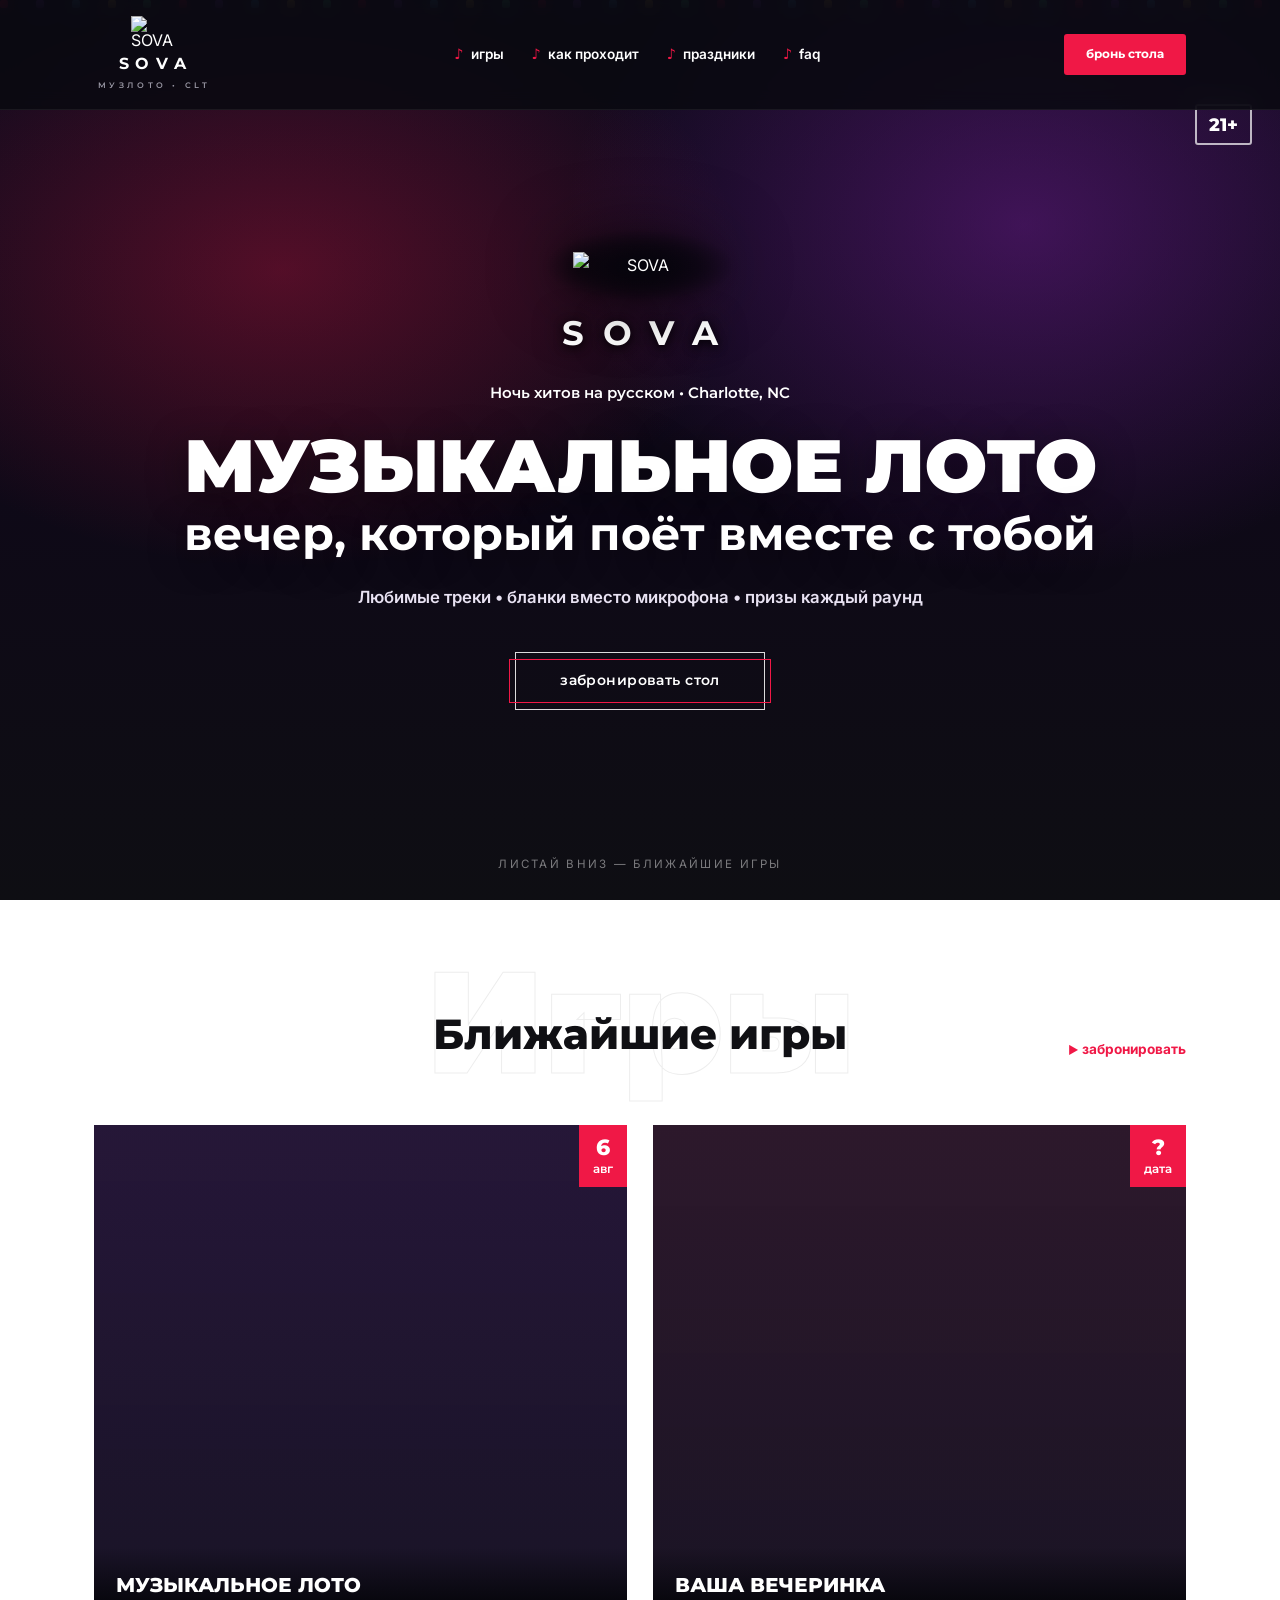
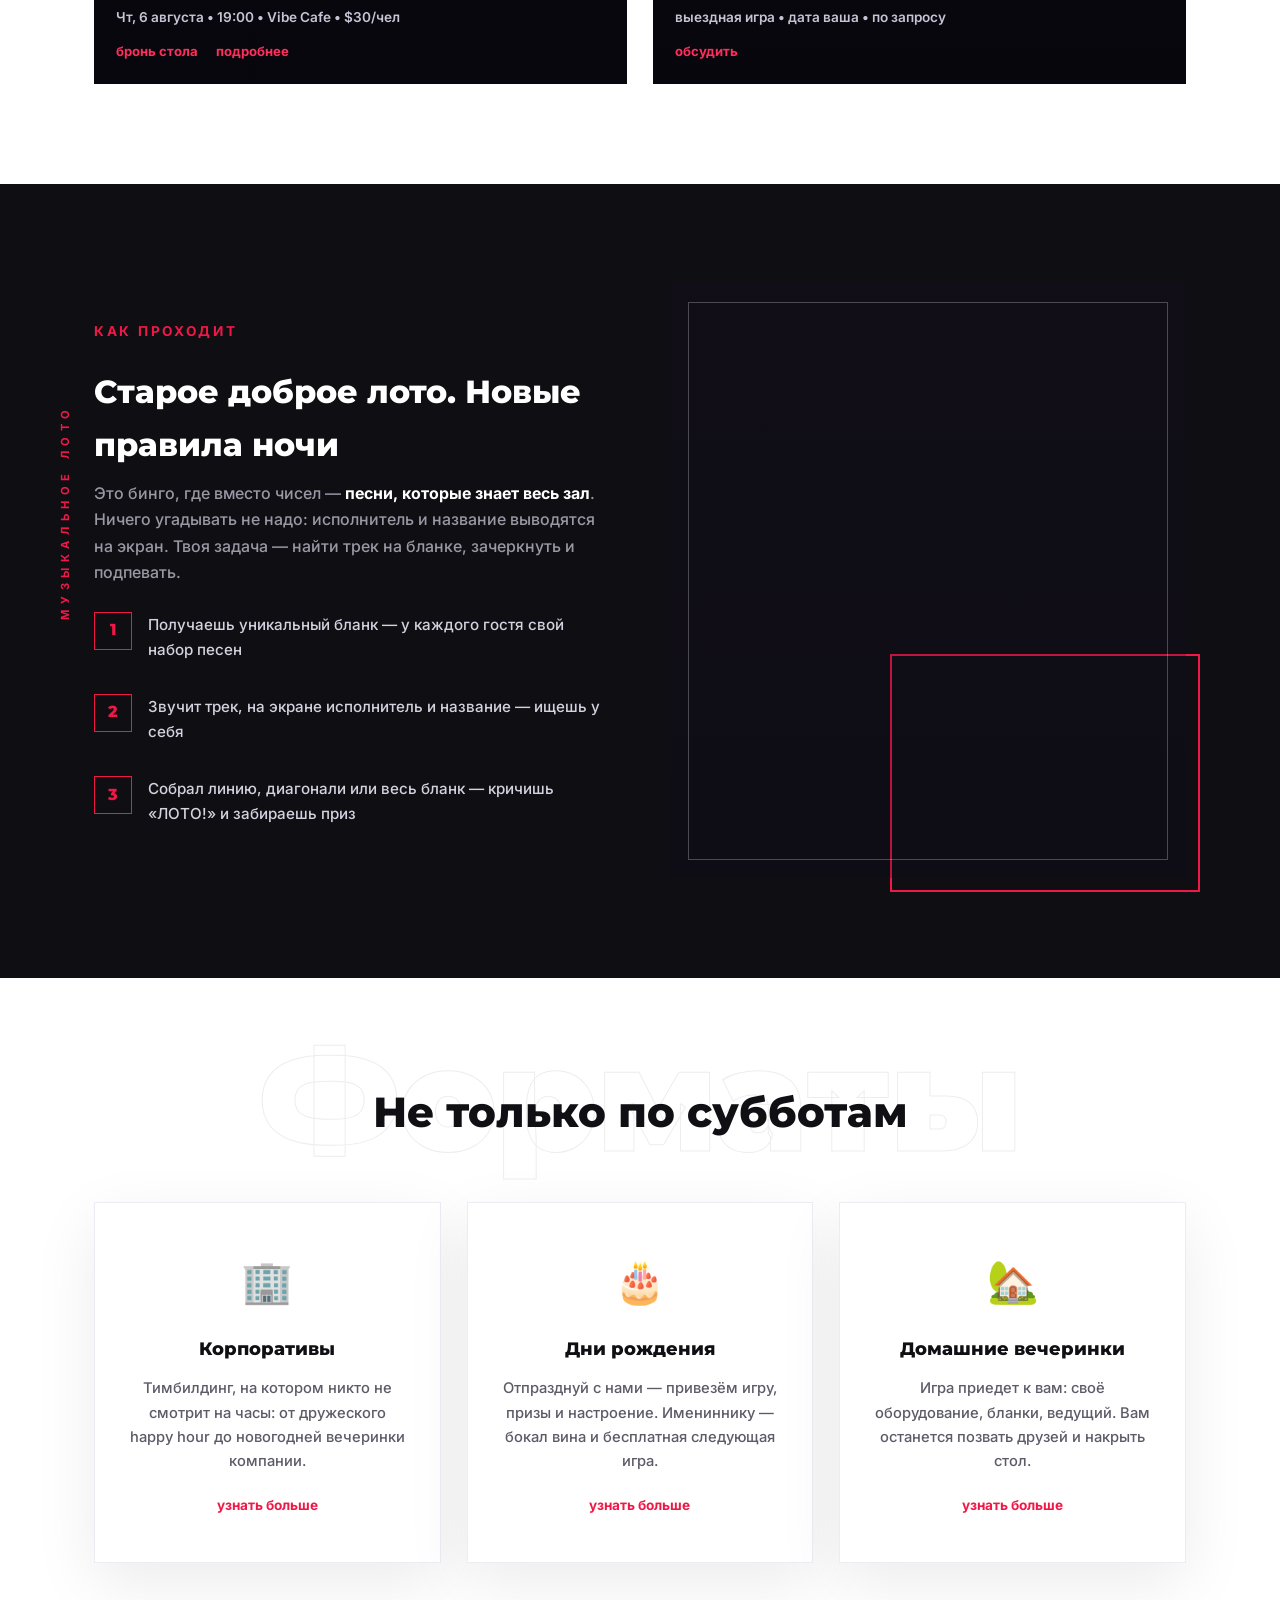
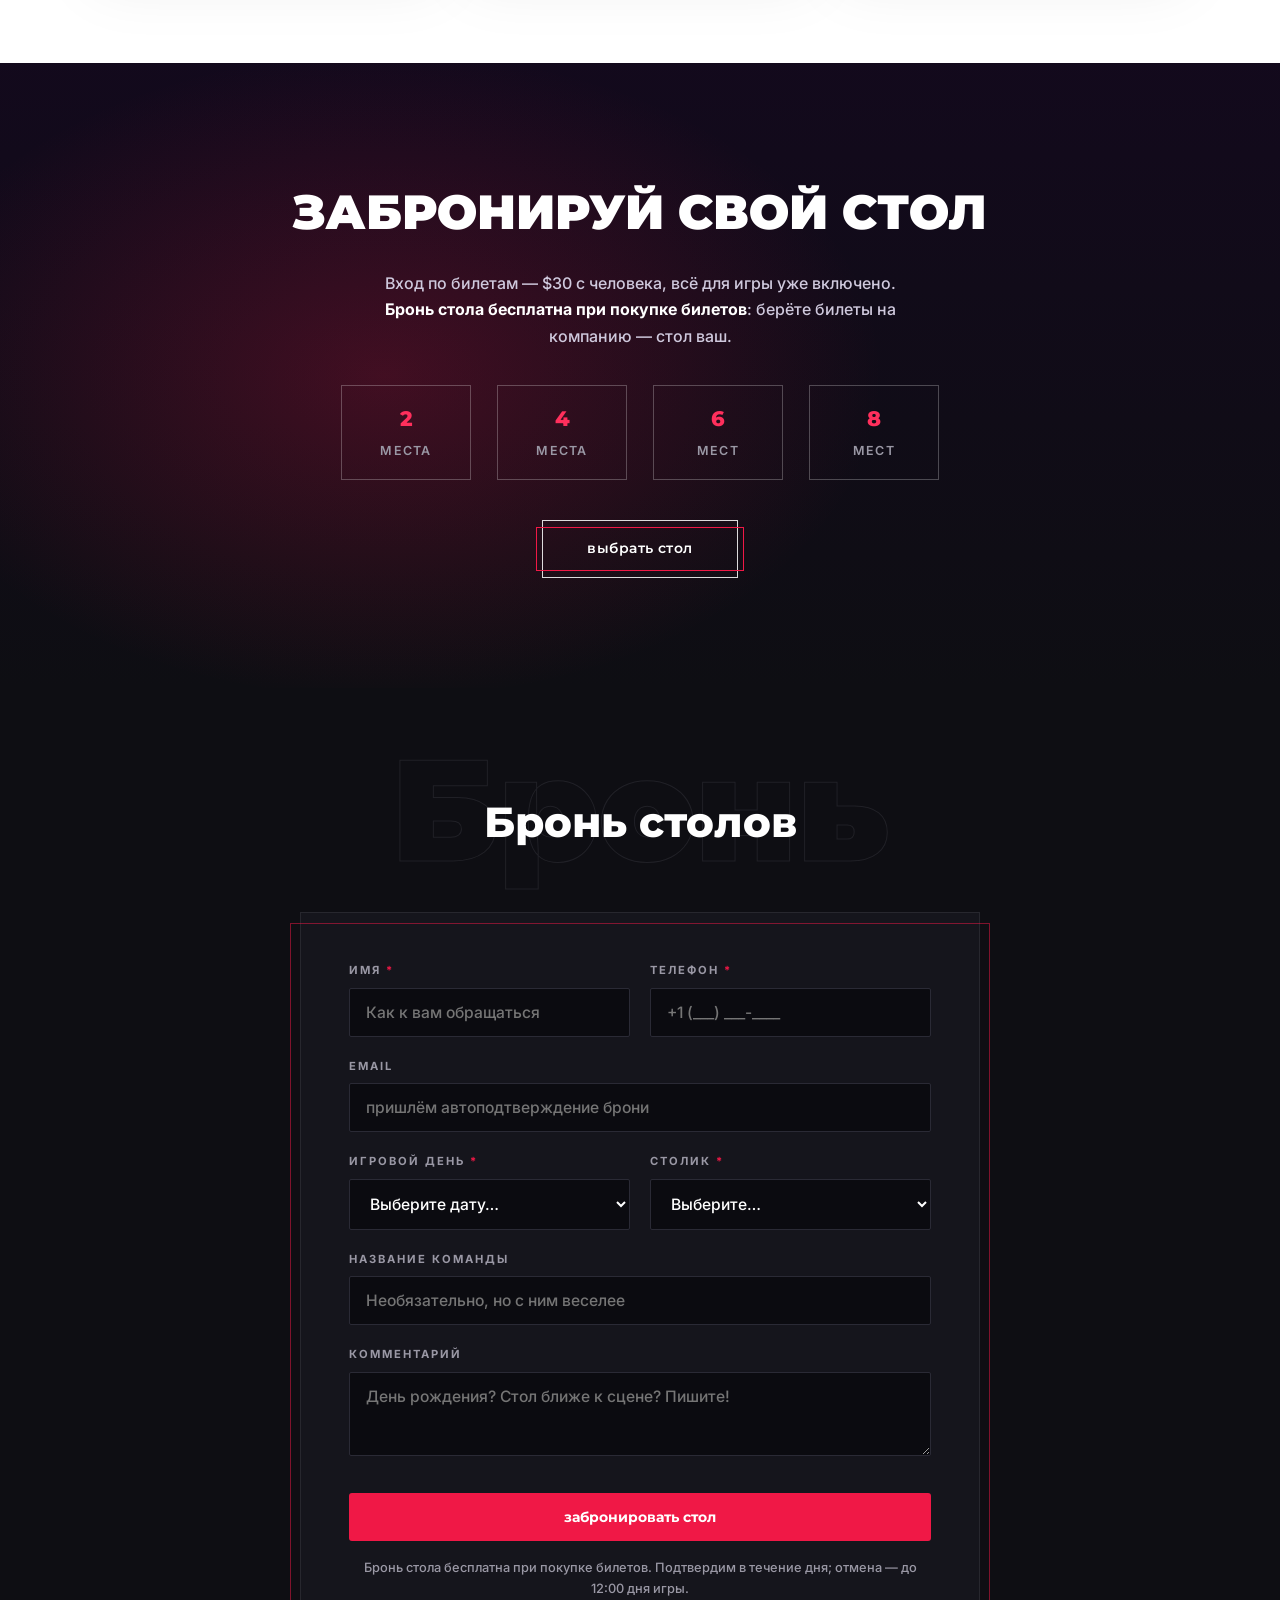
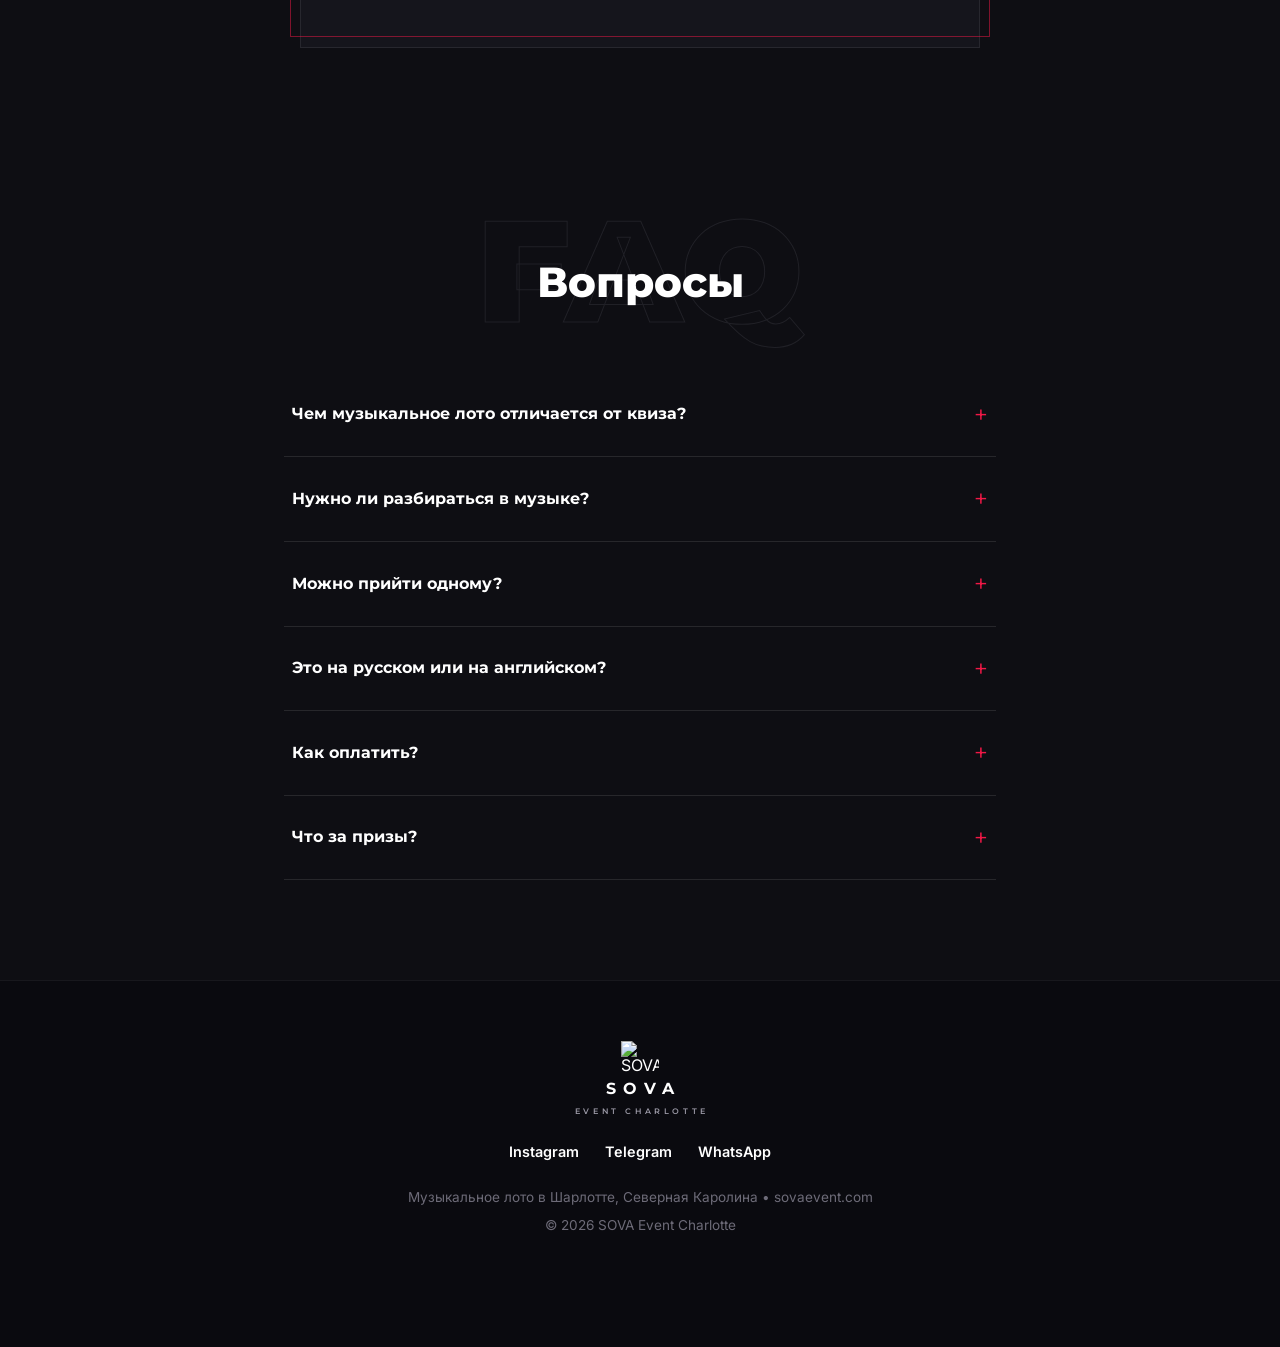
==== variants/clubio.html @ 3d133be5 "Cloudflare Web Analytics beacon" ====
<!DOCTYPE html>
<html lang="ru">
<head>
<meta charset="UTF-8">
<meta name="viewport" content="width=device-width, initial-scale=1.0">
<title>SOVA Музыкальное Лото — ночь хитов в Шарлотте | Бронь столов</title>
<meta name="description" content="Музыкальное лото (music bingo) на русском в Шарлотте, NC. Вечер любимых хитов, призы, бронь столов онлайн.">
<link rel="preconnect" href="https://fonts.googleapis.com">
<link rel="preconnect" href="https://fonts.gstatic.com" crossorigin>
<link href="https://fonts.googleapis.com/css2?family=Montserrat:wght@400;600;700;800;900&family=Inter:wght@400;600;700&display=swap" rel="stylesheet">
<link rel="icon" type="image/svg+xml" href="img/favicon.svg">
<style>
  :root{
    --dark:#0e0e13;
    --dark2:#15151c;
    --accent:#f01846;
    --accent-h:#ff2f5c;
    --violet1:#5b1670;
    --violet2:#2a0a55;
    --text:#ffffff;
    --ink:#101014;
    --gray:#9a98a5;
    --gray-d:#6d6b78;
    --white:#ffffff;
  }
  *{margin:0;padding:0;box-sizing:border-box}
  html{scroll-behavior:smooth}
  body{
    background:var(--dark);color:var(--text);
    font-family:'Inter',system-ui,sans-serif;line-height:1.65;overflow-x:hidden;
  }
  h1,h2,h3,h4,.disp{font-family:'Montserrat',sans-serif}
  .wrap{max-width:1140px;margin:0 auto;padding:0 24px;position:relative}

  /* ============ NAV ============ */
  nav{
    position:fixed;top:0;left:0;right:0;z-index:100;
    background:rgba(10,10,16,.88);backdrop-filter:blur(10px);
    border-bottom:1px solid rgba(255,255,255,.06);
  }
  .nav-inner{max-width:1140px;margin:0 auto;display:flex;align-items:center;justify-content:space-between;padding:16px 24px}
  .logo{display:flex;flex-direction:column;align-items:center;gap:3px;text-decoration:none;color:#fff}
  .logo .ic{color:#fff;line-height:1;display:flex;align-items:center}
  .logo .tx{font-family:'Montserrat';font-weight:700;font-size:1rem;letter-spacing:.42em;text-indent:.42em;text-align:center}
  .logo .tx span{display:block;font-size:.5rem;font-weight:600;letter-spacing:.45em;text-indent:.45em;color:var(--gray);text-transform:uppercase;margin-top:2px}
  .nav-links{display:flex;gap:28px;align-items:center}
  .nav-links a{color:#fff;text-decoration:none;font-size:.85rem;font-weight:600;display:flex;gap:7px;align-items:center;transition:color .2s}
  .nav-links a i{color:var(--accent);font-style:normal;font-size:.9rem}
  .nav-links a:hover{color:var(--accent-h)}
  .nav-cta{
    font-family:'Montserrat';font-weight:700;font-size:.78rem;text-transform:lowercase;
    background:var(--accent);color:#fff;padding:10px 22px;border-radius:3px;text-decoration:none;
    transition:background .2s;
  }
  .nav-cta:hover{background:var(--accent-h)}

  /* ============ КНОПКИ (призрачные с рамкой как у Clubio) ============ */
  .btn-ghost{
    position:relative;display:inline-block;padding:16px 44px;color:#fff;text-decoration:none;
    font-family:'Montserrat';font-weight:600;font-size:.9rem;text-transform:lowercase;letter-spacing:.03em;
    border:1px solid rgba(255,255,255,.85);transition:background .25s,color .25s;
  }
  .btn-ghost::before{
    content:"";position:absolute;inset:6px -7px;border:1px solid var(--accent);
    pointer-events:none;transition:inset .25s;
  }
  .btn-ghost:hover{background:#fff;color:var(--ink)}
  .btn-ghost:hover::before{inset:3px -4px}
  .btn-solid{
    display:inline-block;padding:15px 42px;background:var(--accent);color:#fff;text-decoration:none;
    font-family:'Montserrat';font-weight:700;font-size:.9rem;text-transform:lowercase;border-radius:3px;
    border:none;cursor:pointer;transition:background .2s,transform .15s;
  }
  .btn-solid:hover{background:var(--accent-h);transform:translateY(-2px)}

  /* ============ HERO ============ */
  header{
    min-height:100vh;display:flex;flex-direction:column;justify-content:center;align-items:center;
    text-align:center;position:relative;padding:120px 20px 80px;
    background:
      radial-gradient(60% 55% at 22% 30%,rgba(240,24,70,.30),transparent 60%),
      radial-gradient(55% 60% at 80% 25%,rgba(122,31,160,.45),transparent 65%),
      linear-gradient(180deg,rgba(20,8,40,.55) 0%,rgba(14,7,25,.72) 55%,var(--dark) 100%),
      url('img/hero.jpg') center/cover no-repeat;
  }
  /* конфетти */
  header .confetti{position:absolute;inset:0;overflow:hidden;pointer-events:none}
  header .confetti i{
    position:absolute;width:8px;height:8px;border-radius:2px;opacity:.55;
    animation:fall 9s linear infinite;
  }
  @keyframes fall{
    0%{transform:translateY(-5vh) rotate(0deg)}
    100%{transform:translateY(105vh) rotate(720deg)}
  }
  .hero-logo{
    width:min(190px,40vw);margin-bottom:4px;padding:22px 28px;
    background:radial-gradient(closest-side,rgba(5,5,14,.78),rgba(5,5,14,.4) 62%,transparent);
    filter:drop-shadow(0 3px 10px rgba(0,0,0,.95)) drop-shadow(0 0 34px rgba(0,0,0,.8));
  }
  .hero-brand{
    font-family:'Montserrat';font-weight:700;font-size:clamp(1.5rem,3.2vw,2.1rem);
    letter-spacing:.55em;text-indent:.55em;color:#fff;margin-bottom:20px;
    text-shadow:0 2px 10px rgba(0,0,0,.95),0 0 30px rgba(0,0,0,.8);
  }
  .pre-head{
    font-family:'Montserrat';font-weight:600;font-size:.95rem;margin-bottom:22px;color:#fff;
  }
  h1{
    font-weight:900;font-size:clamp(2.4rem,6.5vw,4.6rem);line-height:1.05;text-transform:uppercase;
    text-shadow:0 6px 40px rgba(0,0,0,.45);
  }
  h1 .soft{display:block;text-transform:none;font-weight:700;font-size:.62em;margin-top:6px}
  .hero-sub{margin:26px 0 40px;color:#e8e2f2;font-size:1.05rem;font-weight:600}
  .hero-note{
    position:absolute;bottom:26px;left:50%;transform:translateX(-50%);
    font-size:.72rem;color:rgba(255,255,255,.45);letter-spacing:.2em;text-transform:uppercase;
  }
  .age-badge{
    position:absolute;top:104px;right:28px;font-family:'Montserrat';font-weight:800;font-size:1.1rem;
    border:2px solid rgba(255,255,255,.7);padding:4px 12px;border-radius:3px;color:#fff;
  }

  /* ============ СЕКЦИИ ============ */
  section{padding:100px 0;position:relative}
  .sec-head{text-align:center;margin-bottom:56px;position:relative}
  .watermark{
    position:absolute;left:50%;top:50%;transform:translate(-50%,-58%);
    font-family:'Montserrat';font-weight:900;font-size:clamp(4rem,13vw,9rem);line-height:1;
    color:transparent;-webkit-text-stroke:1px rgba(128,128,140,.16);pointer-events:none;white-space:nowrap;
  }
  .light .watermark{-webkit-text-stroke:1px rgba(20,20,30,.08)}
  .sec-head h2{font-weight:800;font-size:clamp(1.8rem,4vw,2.6rem);position:relative}
  .sec-head .link-right{
    position:absolute;right:0;bottom:8px;color:var(--accent);text-decoration:none;font-weight:700;font-size:.85rem;
  }
  .sec-head .link-right::before{content:"► ";font-size:.7rem}
  .sec-head .link-right:hover{color:var(--accent-h)}

  /* светлая секция */
  .light{background:#fff;color:var(--ink)}
  .light .sec-head h2{color:var(--ink)}

  /* ============ КАРТОЧКИ ИГР ============ */
  .events{display:grid;grid-template-columns:repeat(auto-fit,minmax(260px,1fr));gap:26px}
  .ev{
    position:relative;aspect-ratio:1/1.05;overflow:hidden;cursor:pointer;background:#191922;
    display:flex;align-items:flex-end;
  }
  .ev .bg{position:absolute;inset:0;transition:transform .4s}
  .ev:hover .bg{transform:scale(1.06)}
  .ev:nth-child(1) .bg{background:linear-gradient(180deg,rgba(74,15,122,.25),rgba(20,8,40,.35)),url('img/ev-classics.jpg') center/cover no-repeat}
  .ev:nth-child(2) .bg{background:linear-gradient(180deg,rgba(122,21,80,.2),rgba(20,8,40,.35)),url('img/ev-private.jpg') center/cover no-repeat}
  .ev .date{
    position:absolute;top:0;right:0;background:var(--accent);color:#fff;text-align:center;
    padding:10px 14px;font-family:'Montserrat';line-height:1.1;z-index:2;
  }
  .ev .date b{display:block;font-size:1.4rem;font-weight:800}
  .ev .date span{font-size:.75rem;font-weight:600}
  .ev .info{
    position:relative;z-index:2;width:100%;padding:22px;
    background:linear-gradient(180deg,transparent,rgba(5,5,10,.88) 40%);
  }
  .ev .info h3{font-weight:800;font-size:1.25rem;text-transform:uppercase;color:#fff}
  .ev .info p{color:#c7c3d4;font-size:.85rem;font-weight:600;margin:4px 0 12px}
  .ev .links{display:flex;gap:18px}
  .ev .links a{color:var(--accent-h);font-weight:700;font-size:.82rem;text-decoration:none}
  .ev .links a:hover{text-decoration:underline}

  /* ============ КАК ПРОХОДИТ (тёмная, с вертикальной подписью) ============ */
  .about-grid{display:grid;grid-template-columns:1fr 1fr;gap:60px;align-items:center}
  .v-label{
    position:absolute;left:-14px;top:120px;transform:rotate(180deg);writing-mode:vertical-rl;
    font-size:.7rem;letter-spacing:.5em;color:var(--accent);text-transform:uppercase;font-weight:700;
  }
  .about-txt h2{font-weight:800;font-size:2rem;margin-bottom:8px}
  .about-txt .sub-red{color:var(--accent);font-weight:700;font-size:.85rem;text-transform:uppercase;letter-spacing:.2em;margin-bottom:24px}
  .about-txt p{color:var(--gray);font-weight:500;margin-bottom:16px}
  .about-txt p b{color:#fff}
  .steps{margin-top:26px;display:flex;flex-direction:column;gap:16px}
  .step{display:flex;gap:16px;align-items:flex-start}
  .step .n{
    flex-shrink:0;width:38px;height:38px;border:1px solid var(--accent);color:var(--accent);
    display:flex;align-items:center;justify-content:center;font-family:'Montserrat';font-weight:800;
  }
  .step p{color:#d5d2e0;font-weight:500;font-size:.95rem}
  .about-media{
    aspect-ratio:4/4.6;position:relative;
    background:linear-gradient(180deg,rgba(30,10,50,.15),rgba(14,8,25,.25)),url('img/about.jpg') center/cover no-repeat;
    display:flex;align-items:center;justify-content:center;flex-direction:column;gap:10px;
  }
  .about-media::before{
    content:"";position:absolute;inset:18px;border:1px solid rgba(255,255,255,.25);pointer-events:none;
  }
  .about-media .owl{font-size:5.5rem;filter:drop-shadow(0 12px 40px rgba(0,0,0,.6))}
  .about-media small{font-size:.62rem;letter-spacing:.25em;text-transform:uppercase;color:rgba(255,255,255,.5)}
  .about-media .frame-accent{
    position:absolute;right:-14px;bottom:-14px;width:60%;height:40%;
    border:2px solid var(--accent);z-index:-1;
  }

  /* ============ ФОРМАТЫ (3 карточки) ============ */
  .services{display:grid;grid-template-columns:repeat(auto-fit,minmax(250px,1fr));gap:26px}
  .srv{background:#fff;padding:44px 34px;text-align:center;box-shadow:0 20px 60px rgba(10,10,20,.08)}
  .light .srv{border:1px solid #ececf2}
  .srv .ic{font-size:2.6rem;margin-bottom:18px;display:inline-block}
  .srv h3{color:var(--ink);font-weight:800;font-size:1.15rem;margin-bottom:12px}
  .srv p{color:#5d5b68;font-size:.92rem;font-weight:500;margin-bottom:18px}
  .srv a{color:var(--accent);font-weight:700;font-size:.85rem;text-decoration:none}
  .srv a:hover{text-decoration:underline}

  /* ============ CTA-ЛЕНТА СТОЛОВ ============ */
  .vip{
    text-align:center;padding:110px 24px;position:relative;
    background:
      radial-gradient(60% 80% at 30% 50%,rgba(240,24,70,.22),transparent 65%),
      linear-gradient(180deg,rgba(20,8,31,.78),rgba(14,14,19,.86)),
      url('img/vip.jpg') center/cover no-repeat;
  }
  .vip h2{font-weight:900;font-size:clamp(1.9rem,4.5vw,3rem);text-transform:uppercase;margin-bottom:18px}
  .vip p{max-width:560px;margin:0 auto 36px;color:#cfc9dd;font-weight:500}
  .vip .tables-row{display:flex;gap:26px;justify-content:center;flex-wrap:wrap;margin-bottom:40px}
  .vip .t{
    border:1px solid rgba(255,255,255,.25);padding:16px 22px;min-width:130px;
  }
  .vip .t b{font-family:'Montserrat';font-size:1.3rem;font-weight:800;display:block;color:var(--accent-h)}
  .vip .t span{font-size:.78rem;color:var(--gray);font-weight:600;text-transform:uppercase;letter-spacing:.1em}

  /* ============ ФОРМА ============ */
  .booking-sec .form-card{
    max-width:680px;margin:0 auto;background:var(--dark2);border:1px solid rgba(255,255,255,.08);
    padding:48px;position:relative;
  }
  .booking-sec .form-card::before{
    content:"";position:absolute;inset:10px -11px;border:1px solid rgba(240,24,70,.5);pointer-events:none;
  }
  .form-grid{display:grid;grid-template-columns:1fr 1fr;gap:20px}
  .form-grid .full{grid-column:1/-1}
  label{display:block;font-size:.7rem;letter-spacing:.18em;text-transform:uppercase;color:var(--gray);margin-bottom:8px;font-weight:700}
  label .req{color:var(--accent)}
  input,select,textarea{
    width:100%;padding:14px 16px;font-size:.98rem;background:#0b0b10;border:1px solid #2a2a35;
    color:#fff;font-family:'Inter';font-weight:500;border-radius:2px;transition:border-color .2s;
  }
  input:focus,select:focus,textarea:focus{outline:none;border-color:var(--accent)}
  textarea{resize:vertical;min-height:84px}
  .form-note{font-size:.8rem;color:var(--gray);margin-top:16px;text-align:center;font-weight:500}
  #form-status{margin-top:18px;text-align:center;font-weight:700;display:none;padding:14px;border-radius:2px}
  #form-status.ok{display:block;background:rgba(30,180,90,.1);border:1px solid #1eb45a;color:#4be08a}
  #form-status.err{display:block;background:rgba(240,24,70,.08);border:1px solid var(--accent);color:var(--accent-h)}

  /* ============ ГАЛЕРЕЯ И ОТЗЫВЫ ============ */
  .gallery-grid{display:grid;grid-template-columns:repeat(auto-fill,minmax(240px,1fr));gap:14px}
  .gallery-grid img{width:100%;aspect-ratio:4/3;object-fit:cover;display:block;transition:transform .3s}
  .gallery-grid img:hover{transform:scale(1.03)}
  .reviews-grid{display:grid;grid-template-columns:repeat(auto-fit,minmax(260px,1fr));gap:20px}
  .rev{background:var(--dark2);border:1px solid rgba(255,255,255,.08);padding:26px;border-radius:4px}
  .rev .stars{color:var(--accent-h);letter-spacing:.25em;margin-bottom:12px;font-size:.9rem}
  .rev p{color:#d5d2e0;font-size:.95rem;font-weight:500}
  .rev .rname{margin-top:14px;font-family:'Montserrat';font-weight:700;font-size:.82rem;color:var(--gray);text-transform:uppercase;letter-spacing:.08em}

  /* ============ FAQ ============ */
  details{border-bottom:1px solid rgba(255,255,255,.1)}
  summary{
    padding:22px 8px;cursor:pointer;font-weight:700;list-style:none;font-family:'Montserrat',sans-serif;
    display:flex;justify-content:space-between;align-items:center;gap:14px;font-size:1rem;
  }
  summary::-webkit-details-marker{display:none}
  summary::after{content:"+";color:var(--accent);font-size:1.5rem;font-weight:400;transition:transform .2s}
  details[open] summary::after{transform:rotate(45deg)}
  details p{padding:0 8px 22px;color:var(--gray);font-size:.95rem;font-weight:500}

  /* ============ FOOTER ============ */
  footer{background:#0a0a0f;border-top:1px solid rgba(255,255,255,.06);padding:60px 0 110px;text-align:center}
  footer .soc{display:flex;gap:26px;justify-content:center;margin:22px 0}
  footer .soc a{color:#fff;text-decoration:none;font-weight:600;font-size:.9rem;transition:color .2s}
  footer .soc a:hover{color:var(--accent-h)}
  footer p{color:var(--gray-d);font-size:.85rem}

  .sticky-cta{
    position:fixed;bottom:0;left:0;right:0;z-index:90;display:none;
    padding:12px 16px calc(12px + env(safe-area-inset-bottom));
    background:rgba(10,10,16,.94);backdrop-filter:blur(10px);border-top:1px solid rgba(255,255,255,.1);
  }
  .sticky-cta .btn-solid{width:100%;text-align:center}

  @media(max-width:900px){
    .about-grid{grid-template-columns:1fr}
    .v-label{display:none}
  }
  @media(max-width:640px){
    .nav-links{display:none}
    .form-grid{grid-template-columns:1fr}
    .booking-sec .form-card{padding:32px 22px}
    .sticky-cta{display:block}
    .age-badge{top:90px;right:16px}
  }
</style>
</head>
<body>

<nav>
  <div class="nav-inner">
    <a class="logo" href="#">
      <span class="ic"><img src="img/sova-mark.png" alt="SOVA" style="width:42px;height:auto;display:block"></span>
      <span class="tx">SOVA<span>МузЛото &bull; CLT</span></span>
    </a>
    <div class="nav-links">
      <a href="#events"><i>♪</i> игры</a>
      <a href="#about"><i>♪</i> как проходит</a>
      <a href="#private"><i>♪</i> праздники</a>
      <a href="#faq"><i>♪</i> faq</a>
    </div>
    <div style="display:flex;gap:12px;align-items:center">
      <a class="js-soc-whatsapp" href="#" style="display:none;font-size:1.25rem;text-decoration:none;line-height:1" title="Написать в WhatsApp">💬</a>
      <a class="nav-cta" href="#booking">бронь стола</a>
    </div>
  </div>
</nav>

<header>
  <div class="confetti" id="confetti"></div>
  <div class="age-badge">21+</div>
  <img class="hero-logo" src="img/sova-mark.png" alt="SOVA">
  <div class="hero-brand">SOVA</div>
  <div class="pre-head" id="t-pre-head">Ночь хитов на русском &bull; Charlotte, NC</div>
  <h1><span id="t-hero-title">Музыкальное лото</span><span class="soft" id="t-hero-soft">вечер, который поёт вместе с тобой</span></h1>
  <p class="hero-sub" id="t-hero-sub">Любимые треки &bull; бланки вместо микрофона &bull; призы каждый раунд</p>
  <a href="#booking" class="btn-ghost">забронировать стол</a>
  <div class="hero-note">листай вниз — ближайшие игры</div>
</header>

<section class="light" id="events">
  <div class="wrap">
    <div class="sec-head">
      <div class="watermark">Игры</div>
      <h2>Ближайшие игры</h2>
      <a class="link-right" href="#booking">забронировать</a>
    </div>
    <div class="events">
      <div class="ev js-pick" id="game-card" data-event="6 августа — Vibe Cafe">
        <div class="bg"></div>
        <div class="date"><b>6</b><span>авг</span></div>
        <div class="info">
          <h3>Музыкальное лото</h3>
          <p>Чт, 6 августа &bull; 19:00 &bull; Vibe Cafe &bull; $30/чел</p>
          <div class="links"><a class="js-ticket" style="display:none" target="_blank" rel="noopener">купить билет</a><a href="#booking">бронь стола</a><a href="#faq">подробнее</a></div>
        </div>
      </div>
      <div class="ev js-pick" data-event="Приватная игра">
        <div class="bg"></div>
        <div class="date"><b>?</b><span>дата</span></div>
        <div class="info">
          <h3>Ваша вечеринка</h3>
          <p>выездная игра &bull; дата ваша &bull; по запросу</p>
          <div class="links"><a href="#booking">обсудить</a></div>
        </div>
      </div>
    </div>
  </div>
</section>

<section id="about">
  <div class="wrap">
    <div class="v-label">Музыкальное лото</div>
    <div class="about-grid">
      <div class="about-txt">
        <div class="sub-red">Как проходит</div>
        <h2 id="t-about-title">Старое доброе лото. Новые правила ночи</h2>
        <p id="t-about-text">Это бинго, где вместо чисел — <b>песни, которые знает весь зал</b>. Ничего угадывать не надо: исполнитель и название выводятся на экран. Твоя задача — найти трек на бланке, зачеркнуть и подпевать.</p>
        <div class="steps">
          <div class="step"><div class="n">1</div><p>Получаешь уникальный бланк — у каждого гостя свой набор песен</p></div>
          <div class="step"><div class="n">2</div><p>Звучит трек, на экране исполнитель и название — ищешь у себя</p></div>
          <div class="step"><div class="n">3</div><p>Собрал линию, диагонали или весь бланк — кричишь «ЛОТО!» и забираешь приз</p></div>
        </div>
      </div>
      <div class="about-media">
        <div class="frame-accent"></div>
      </div>
    </div>
  </div>
</section>

<section class="light" id="gallery" style="display:none">
  <div class="wrap">
    <div class="sec-head">
      <div class="watermark">Фото</div>
      <h2>Как это было</h2>
    </div>
    <div class="gallery-grid" id="gallery-list"></div>
  </div>
</section>

<section class="light" id="private">
  <div class="wrap">
    <div class="sec-head">
      <div class="watermark">Форматы</div>
      <h2>Не только по субботам</h2>
    </div>
    <div class="services">
      <div class="srv">
        <span class="ic">🏢</span>
        <h3>Корпоративы</h3>
        <p>Тимбилдинг, на котором никто не смотрит на часы: от дружеского happy hour до новогодней вечеринки компании.</p>
        <a href="#booking" class="js-pick" data-event="Приватная игра">узнать больше</a>
      </div>
      <div class="srv">
        <span class="ic">🎂</span>
        <h3>Дни рождения</h3>
        <p>Отпразднуй с нами — привезём игру, призы и настроение. Имениннику — бокал вина и бесплатная следующая игра.</p>
        <a href="#booking" class="js-pick" data-event="Приватная игра">узнать больше</a>
      </div>
      <div class="srv">
        <span class="ic">🏡</span>
        <h3>Домашние вечеринки</h3>
        <p>Игра приедет к вам: своё оборудование, бланки, ведущий. Вам останется позвать друзей и накрыть стол.</p>
        <a href="#booking" class="js-pick" data-event="Приватная игра">узнать больше</a>
      </div>
    </div>
  </div>
</section>

<div class="vip">
  <h2>Забронируй свой стол</h2>
  <p>Вход по билетам — $<span class="js-price">30</span> с человека, всё для игры уже включено. <b style="color:#fff">Бронь стола бесплатна при покупке билетов</b>: берёте билеты на компанию — стол ваш.</p>
  <div class="tables-row">
    <div class="t"><b>2</b><span>места</span></div>
    <div class="t"><b>4</b><span>места</span></div>
    <div class="t"><b>6</b><span>мест</span></div>
    <div class="t"><b>8</b><span>мест</span></div>
  </div>
  <a href="#booking" class="btn-ghost">выбрать стол</a>
</div>

<section class="booking-sec" id="booking">
  <div class="wrap">
    <div class="sec-head">
      <div class="watermark">Бронь</div>
      <h2>Бронь столов</h2>
    </div>
    <div class="form-card">
      <form id="reg-form" novalidate>
        <div class="form-grid">
          <div>
            <label>Имя <span class="req">*</span></label>
            <input type="text" name="name" required placeholder="Как к вам обращаться">
          </div>
          <div>
            <label>Телефон <span class="req">*</span></label>
            <input type="tel" name="phone" required placeholder="+1 (___) ___-____">
          </div>
          <div class="full">
            <label>Email</label>
            <input type="email" name="email" placeholder="пришлём автоподтверждение брони">
          </div>
          <div>
            <label>Игровой день <span class="req">*</span></label>
            <select name="event" id="event-select" required>
              <option value="">Выберите дату…</option>
              <option>6 августа — Vibe Cafe</option>
              <option>Приватная игра</option>
            </select>
          </div>
          <div>
            <label>Столик <span class="req">*</span></label>
            <select name="party_size" required>
              <option value="">Выберите…</option>
              <option>на 2 человека</option>
              <option>на 4 человека</option>
              <option>на 6 человек</option>
              <option>на 8 человек</option>
              <option>нас больше 8!</option>
            </select>
          </div>
          <div class="full">
            <label>Название команды</label>
            <input type="text" name="team" placeholder="Необязательно, но с ним веселее">
          </div>
          <div class="full">
            <label>Комментарий</label>
            <textarea name="comment" placeholder="День рождения? Стол ближе к сцене? Пишите!"></textarea>
          </div>
        </div>
        <div style="text-align:center;margin-top:30px">
          <button type="submit" class="btn-solid" id="submit-btn" style="width:100%">забронировать стол</button>
          <a class="js-ticket btn-ghost" style="display:none;margin-top:16px;width:100%;box-sizing:border-box" target="_blank" rel="noopener">🎟 купить билеты — $<span class="js-price">30</span>/чел</a>
        </div>
        <p class="form-note">Бронь стола бесплатна при покупке билетов. Подтвердим в течение дня; отмена — до 12:00 дня игры.</p>
        <div id="form-status"></div>
      </form>
    </div>
  </div>
</section>

<section id="reviews" style="display:none">
  <div class="wrap">
    <div class="sec-head">
      <div class="watermark">Отзывы</div>
      <h2>Гости говорят</h2>
    </div>
    <div class="reviews-grid" id="reviews-list"></div>
  </div>
</section>

<section id="faq">
  <div class="wrap" style="max-width:760px">
    <div class="sec-head">
      <div class="watermark">FAQ</div>
      <h2>Вопросы</h2>
    </div>
    <div id="faq-list">
    <details><summary>Чем музыкальное лото отличается от квиза?</summary><p>Не нужна команда — у каждого свой бланк. Не нужно ничего отгадывать — всё на экране. Формат душевный: зал поёт хором, а не спорит над вопросами.</p></details>
    <details><summary>Нужно ли разбираться в музыке?</summary><p>Нет. Исполнитель и название показываются на экране — остаётся найти песню на своём бланке и зачеркнуть.</p></details>
    <details><summary>Можно прийти одному?</summary><p>Конечно! Каждый играет за себя, а за столом быстро найдутся единомышленники.</p></details>
    <details><summary>Это на русском или на английском?</summary><p>Ведущий — на русском, музыка — вперемешку: русские хиты 90-х–2020-х и мировая классика. Не говорящих по-русски друзей тоже берите — песни поймут все.</p></details>
    <details><summary>Как оплатить?</summary><p>Билеты — $<span class="js-price">30</span> с человека, покупаются онлайн картой по кнопке «Купить билеты» (через Square). Бронь стола по форме бесплатна при покупке билетов — мы просто закрепляем стол за вашей компанией.</p></details>
    <details><summary>Что за призы?</summary><p>Свой приз за каждый раунд: напитки, сертификаты, мерч. Главный приз вечера — за полный бланк в третьем раунде.</p></details>
    </div>
  </div>
</section>

<footer>
  <div class="wrap">
    <a class="logo" href="#" style="justify-content:center">
      <span class="ic"><img src="img/sova-mark.png" alt="SOVA" style="width:38px;height:auto;display:block"></span>
      <span class="tx">SOVA<span>Event Charlotte</span></span>
    </a>
    <div class="soc">
      <a href="#" class="js-soc-instagram" rel="noopener">Instagram</a>
      <a href="#" class="js-soc-telegram" rel="noopener">Telegram</a>
      <a href="#" class="js-soc-whatsapp" rel="noopener">WhatsApp</a>
    </div>
    <p>Музыкальное лото в Шарлотте, Северная Каролина &bull; sovaevent.com</p>
    <p style="margin-top:6px">© 2026 SOVA Event Charlotte</p>
  </div>
</footer>

<div class="sticky-cta">
  <a href="#booking" class="btn-solid">🎟 забронировать стол</a>
</div>

<script src="data.js"></script>
<script>
// ===== применяем данные из data.js =====
(function(){
  const D=window.SITE_DATA||{};
  if(D.event){
    const ev=document.getElementById('game-card');
    if(ev){
      if(D.event.show===false) ev.style.display='none';
      ev.dataset.event=D.event.formLabel;
      ev.querySelector('.date b').textContent=D.event.day;
      ev.querySelector('.date span').textContent=D.event.month;
      ev.querySelector('.info h3').textContent=D.event.title;
      ev.querySelector('.info p').textContent=D.event.weekday+', '+D.event.dateText+' • '+D.event.time+' • '+D.event.venue+' • $'+D.event.price+'/чел';
    }
    const sel=document.getElementById('event-select');
    if(sel&&sel.options.length>1) sel.options[1].text=D.event.formLabel;
    document.querySelectorAll('.js-price').forEach(s=>s.textContent=D.event.price);
  }
  function socUrl(kind,v){
    if(!v) return '';
    v=(''+v).trim();
    if(/^https?:\/\//i.test(v)) return v;
    v=v.replace(/^@/,'');
    if(kind==='instagram') return 'https://instagram.com/'+v;
    if(kind==='telegram') return 'https://t.me/'+v;
    if(kind==='whatsapp') return 'https://wa.me/'+v.replace(/[^0-9]/g,'');
    return v;
  }
  if(D.socials){
    [['instagram',D.socials.instagram],['telegram',D.socials.telegram],['whatsapp',D.socials.whatsapp]].forEach(function(p){
      var u=socUrl(p[0],p[1]);
      document.querySelectorAll('.js-soc-'+p[0]).forEach(function(a){ if(u){a.href=u;a.target='_blank';a.style.display='';} });
    });
  }
  if(D.texts){
    var T=D.texts, map={'t-pre-head':T.preHead,'t-hero-title':T.heroTitle,'t-hero-soft':T.heroSoft,'t-hero-sub':T.heroSub,'t-about-title':T.aboutTitle,'t-about-text':T.aboutText};
    Object.keys(map).forEach(function(id){ var el=document.getElementById(id); if(el&&map[id]) el.textContent=map[id]; });
  }
  if(D.gallery!==undefined){
    var gsec=document.getElementById('gallery'), gs=document.getElementById('gallery-list');
    if(gsec) gsec.style.display=(D.gallery&&D.gallery.length)?'':'none';
    if(gs&&D.gallery&&D.gallery.length){gs.innerHTML='';D.gallery.forEach(function(src){
      var im=document.createElement('img');im.src=src;im.loading='lazy';im.alt='SOVA МузЛото — фото с игры';gs.appendChild(im);});}
  }
  if(D.reviews!==undefined){
    var rsec=document.getElementById('reviews'), rs=document.getElementById('reviews-list');
    if(rsec) rsec.style.display=(D.reviews&&D.reviews.length)?'':'none';
    if(rs&&D.reviews&&D.reviews.length){rs.innerHTML='';D.reviews.forEach(function(r){
      var c=document.createElement('div');c.className='rev';
      var st=document.createElement('div');st.className='stars';st.textContent='★★★★★';
      var p2=document.createElement('p');p2.textContent=r.text;
      var nm=document.createElement('div');nm.className='rname';nm.textContent=r.name;
      c.appendChild(st);c.appendChild(p2);c.appendChild(nm);rs.appendChild(c);});}
  }
  if(D.faq&&D.faq.length){
    var box=document.getElementById('faq-list');
    if(box){
      box.innerHTML='';
      D.faq.forEach(function(item){
        var d=document.createElement('details');
        var s=document.createElement('summary'); s.textContent=item.q;
        var p=document.createElement('p'); p.textContent=item.a;
        d.appendChild(s); d.appendChild(p); box.appendChild(d);
      });
    }
  }
})();

// конфетти в херо
(function(){
  const box=document.getElementById('confetti');
  const colors=['#f01846','#a34bff','#4bc0ff','#ffd24b','#4bff9e'];
  for(let i=0;i<36;i++){
    const p=document.createElement('i');
    p.style.left=(i*2.8)%100+'%';
    p.style.background=colors[i%colors.length];
    p.style.animationDelay=(i*.37)%9+'s';
    p.style.animationDuration=7+(i%5)+'s';
    box.appendChild(p);
  }
})();

// Ссылка на покупку билетов берётся из data.js (правится редактором).
const TICKET_URL=(window.SITE_DATA&&window.SITE_DATA.ticketUrl)||'';
if(TICKET_URL){
  document.querySelectorAll('.js-ticket').forEach(a=>{
    a.href=TICKET_URL;
    a.style.display='';
  });
}

// клик по карточке игры подставляет дату в форму
document.querySelectorAll('.js-pick').forEach(el=>{
  el.addEventListener('click',()=>{
    const sel=document.getElementById('event-select');
    if(el.dataset.event) sel.value=el.dataset.event;
  });
});

// Отправка формы: FormSubmit (письмо на ваш email). Первое отправление
// пришлёт письмо-активацию на этот адрес — подтвердите его один раз.
const ENDPOINT='https://formsubmit.co/ajax/karabinoshs@gmail.com';

// СМС организатору через email-шлюз T-Mobile (номер из 10 цифр без +1)
const SMS_PHONE='3474162055';
const SMS_GATEWAY=SMS_PHONE?SMS_PHONE+'@tmomail.net':'';

document.getElementById('reg-form').addEventListener('submit',async e=>{
  e.preventDefault();
  const form=e.target, status=document.getElementById('form-status'), btn=document.getElementById('submit-btn');
  if(!form.checkValidity()){ form.reportValidity(); return; }
  btn.disabled=true; btn.textContent='отправляем…'; status.className=''; status.style.display='none';
  const data=Object.fromEntries(new FormData(form).entries());
  data._subject='Новая бронь: '+data.name+' — '+data.event+' — стол '+data.party_size;
  data._template='table';
  data._captcha='false';
  if(SMS_GATEWAY) data._cc=SMS_GATEWAY;
  if(data.email) data._autoresponse='SOVA Музыкальное Лото, Шарлотт: ваша заявка принята! '+
    'Игра: '+data.event+', столик '+data.party_size+'. '+
    'В течение дня мы подтвердим бронь сообщением или звонком. Оплата на месте: наличные, Zelle или Venmo. До встречи! 🦉🎶';
  try{
    const r=await fetch(ENDPOINT,{method:'POST',headers:{'Content-Type':'application/json','Accept':'application/json'},body:JSON.stringify(data)});
    if(!r.ok) throw new Error('HTTP '+r.status);
    status.className='ok';
    status.style.display='block';
    status.textContent='Готово! Бронь принята — подтвердим в течение дня. До встречи на игре! 🎶';
    form.reset();
  }catch(err){
    status.className='err';
    status.style.display='block';
    status.textContent='Не получилось отправить 😔 Напишите нам в Telegram или WhatsApp — забронируем вручную.';
  }
  btn.disabled=false; btn.textContent='забронировать стол';
});

// прячем нижнюю кнопку, когда форма на экране
const stickyCta=document.querySelector('.sticky-cta');
const regSection=document.getElementById('booking');
if('IntersectionObserver' in window && stickyCta){
  new IntersectionObserver(entries=>{
    stickyCta.style.display=entries[0].isIntersecting?'none':'';
  }).observe(regSection);
}
</script>

<!-- Cloudflare Web Analytics --><script defer src="https://static.cloudflareinsights.com/beacon.min.js" data-cf-beacon='{"token": "69c508c56b4b4085890bb4e97e32d72f"}'></script><!-- End Cloudflare Web Analytics -->
</body>
</html>
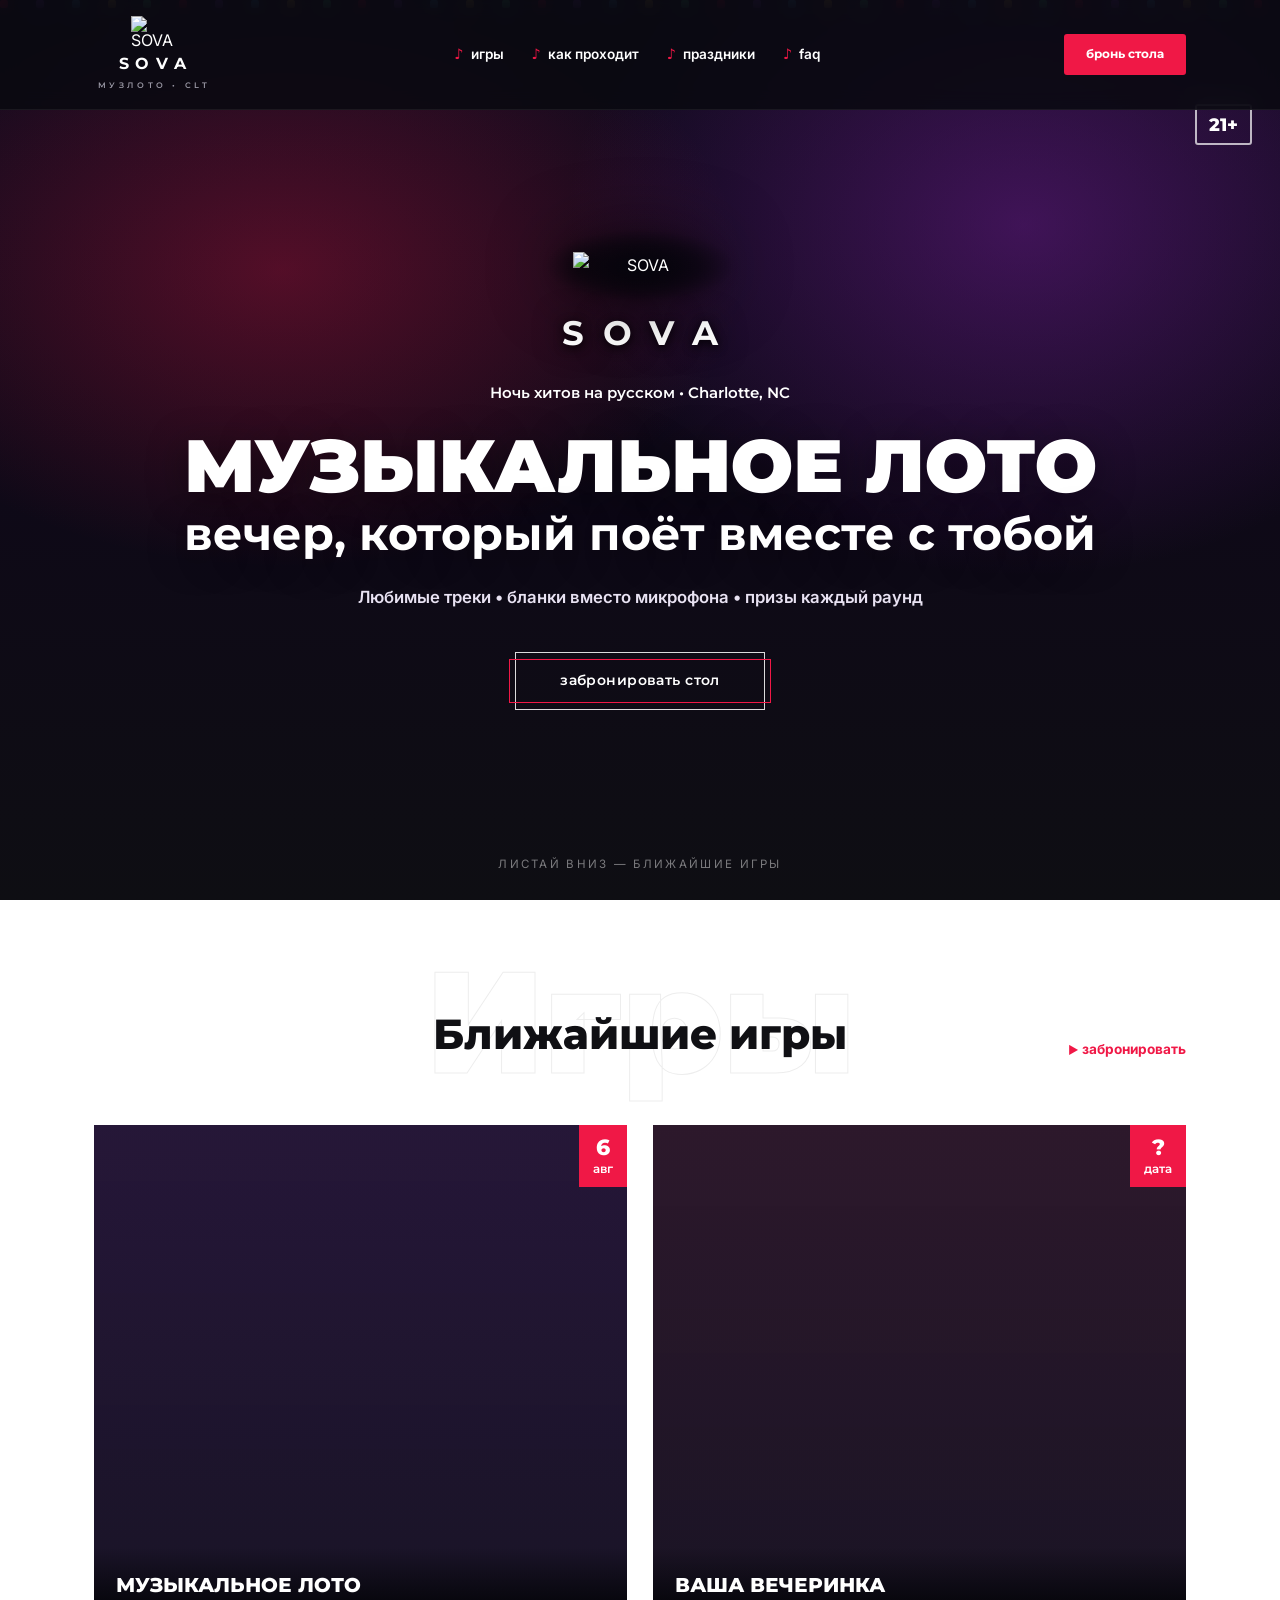
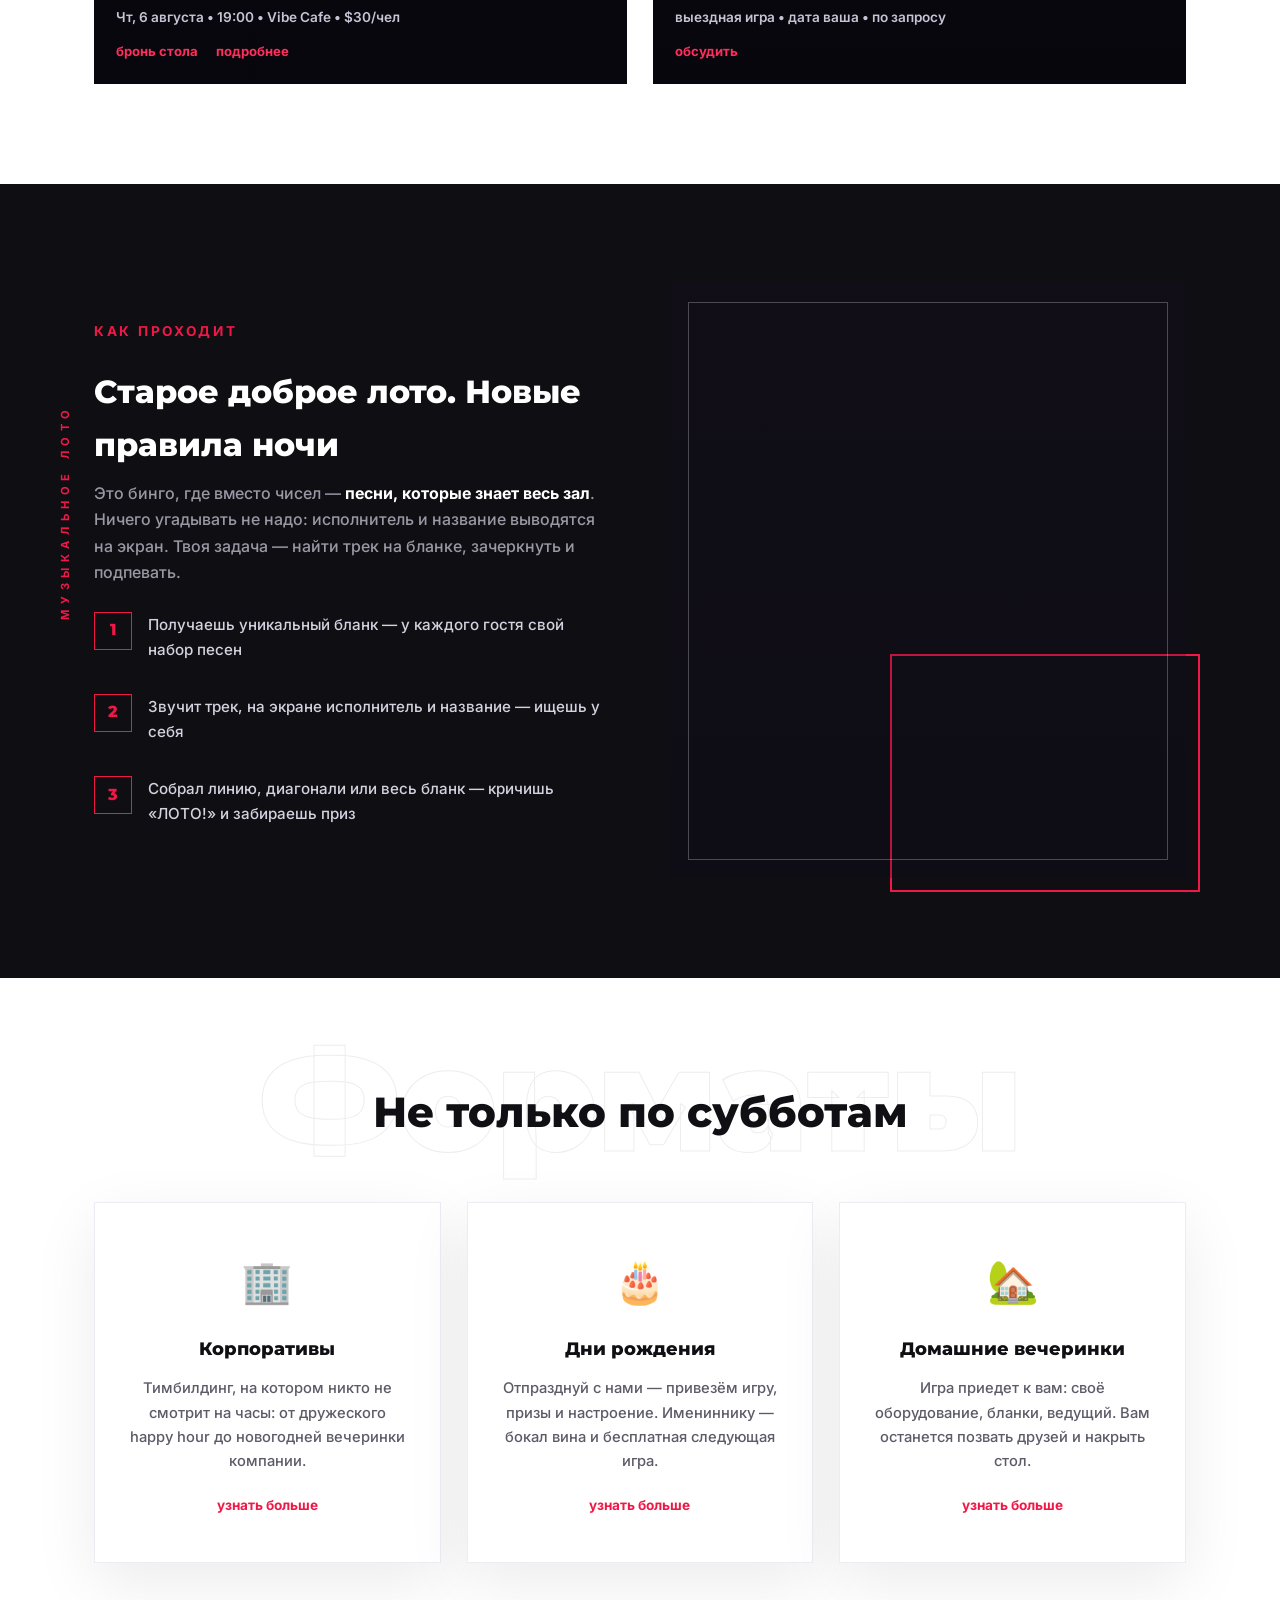
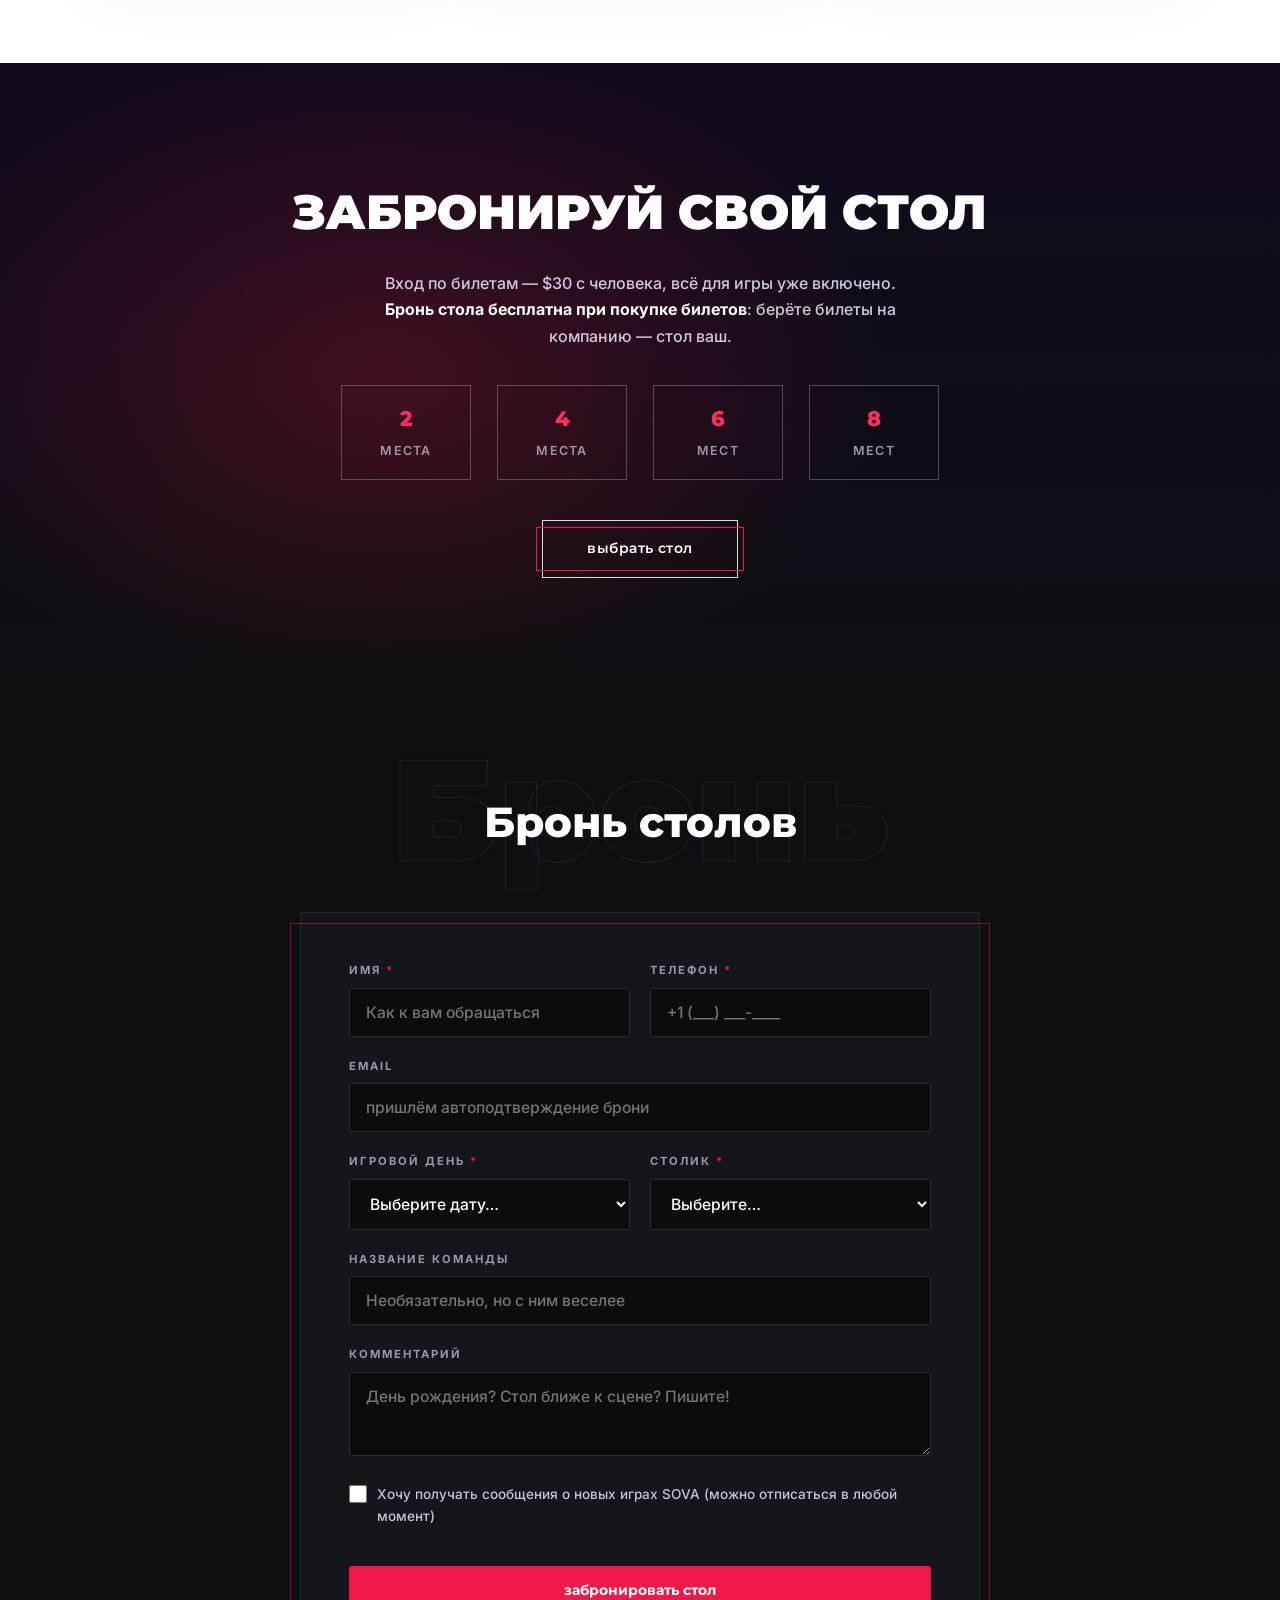
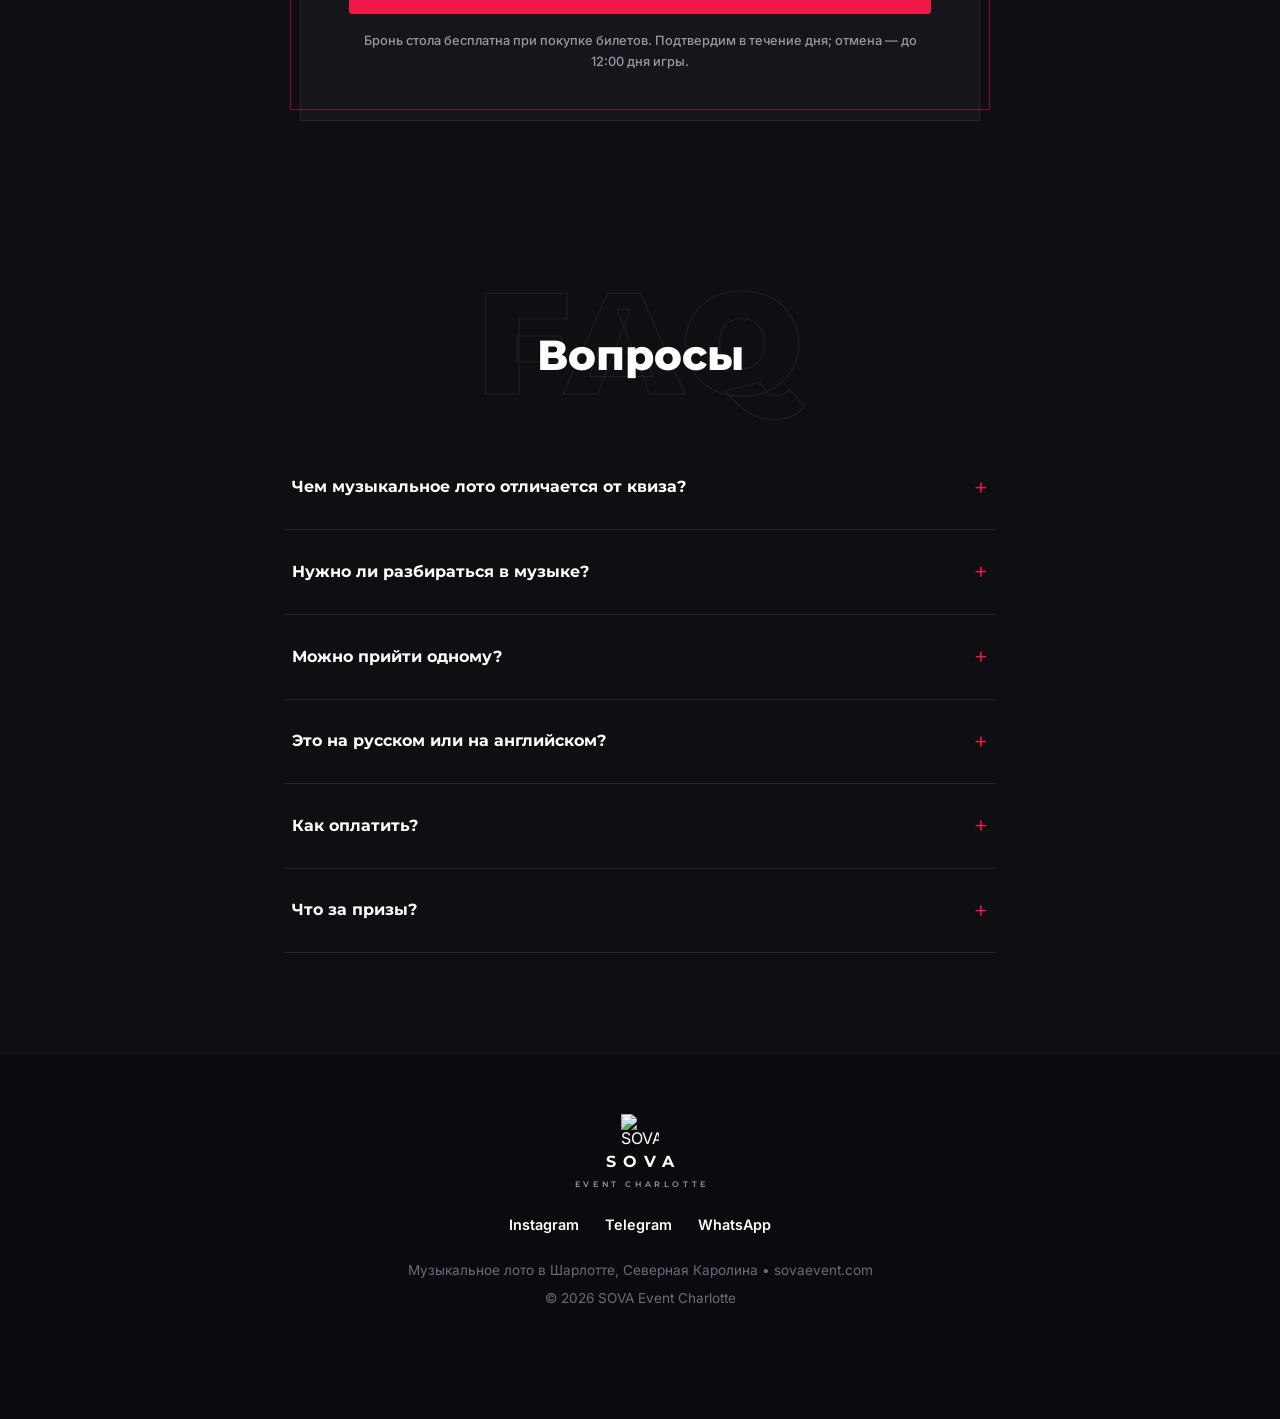
==== commit 28e44b68: "Marketing consent checkbox in booking form" ====
--- a/variants/clubio.html
+++ b/variants/clubio.html
@@ -480,6 +480,12 @@
             <label>Комментарий</label>
             <textarea name="comment" placeholder="День рождения? Стол ближе к сцене? Пишите!"></textarea>
           </div>
+          <div class="full">
+            <label style="display:flex;align-items:flex-start;gap:10px;text-transform:none;letter-spacing:normal;font-weight:500;color:#c7c3d4;cursor:pointer;font-size:.85rem">
+              <input type="checkbox" name="opt_in" value="да" style="width:18px;height:18px;accent-color:var(--accent);margin-top:2px;flex-shrink:0">
+              <span>Хочу получать сообщения о новых играх SOVA (можно отписаться в любой момент)</span>
+            </label>
+          </div>
         </div>
         <div style="text-align:center;margin-top:30px">
           <button type="submit" class="btn-solid" id="submit-btn" style="width:100%">забронировать стол</button>
@@ -653,6 +659,7 @@
   if(!form.checkValidity()){ form.reportValidity(); return; }
   btn.disabled=true; btn.textContent='отправляем…'; status.className=''; status.style.display='none';
   const data=Object.fromEntries(new FormData(form).entries());
+  data.opt_in=data.opt_in?'ДА, согласен на рассылку':'нет';
   data._subject='Новая бронь: '+data.name+' — '+data.event+' — стол '+data.party_size;
   data._template='table';
   data._captcha='false';
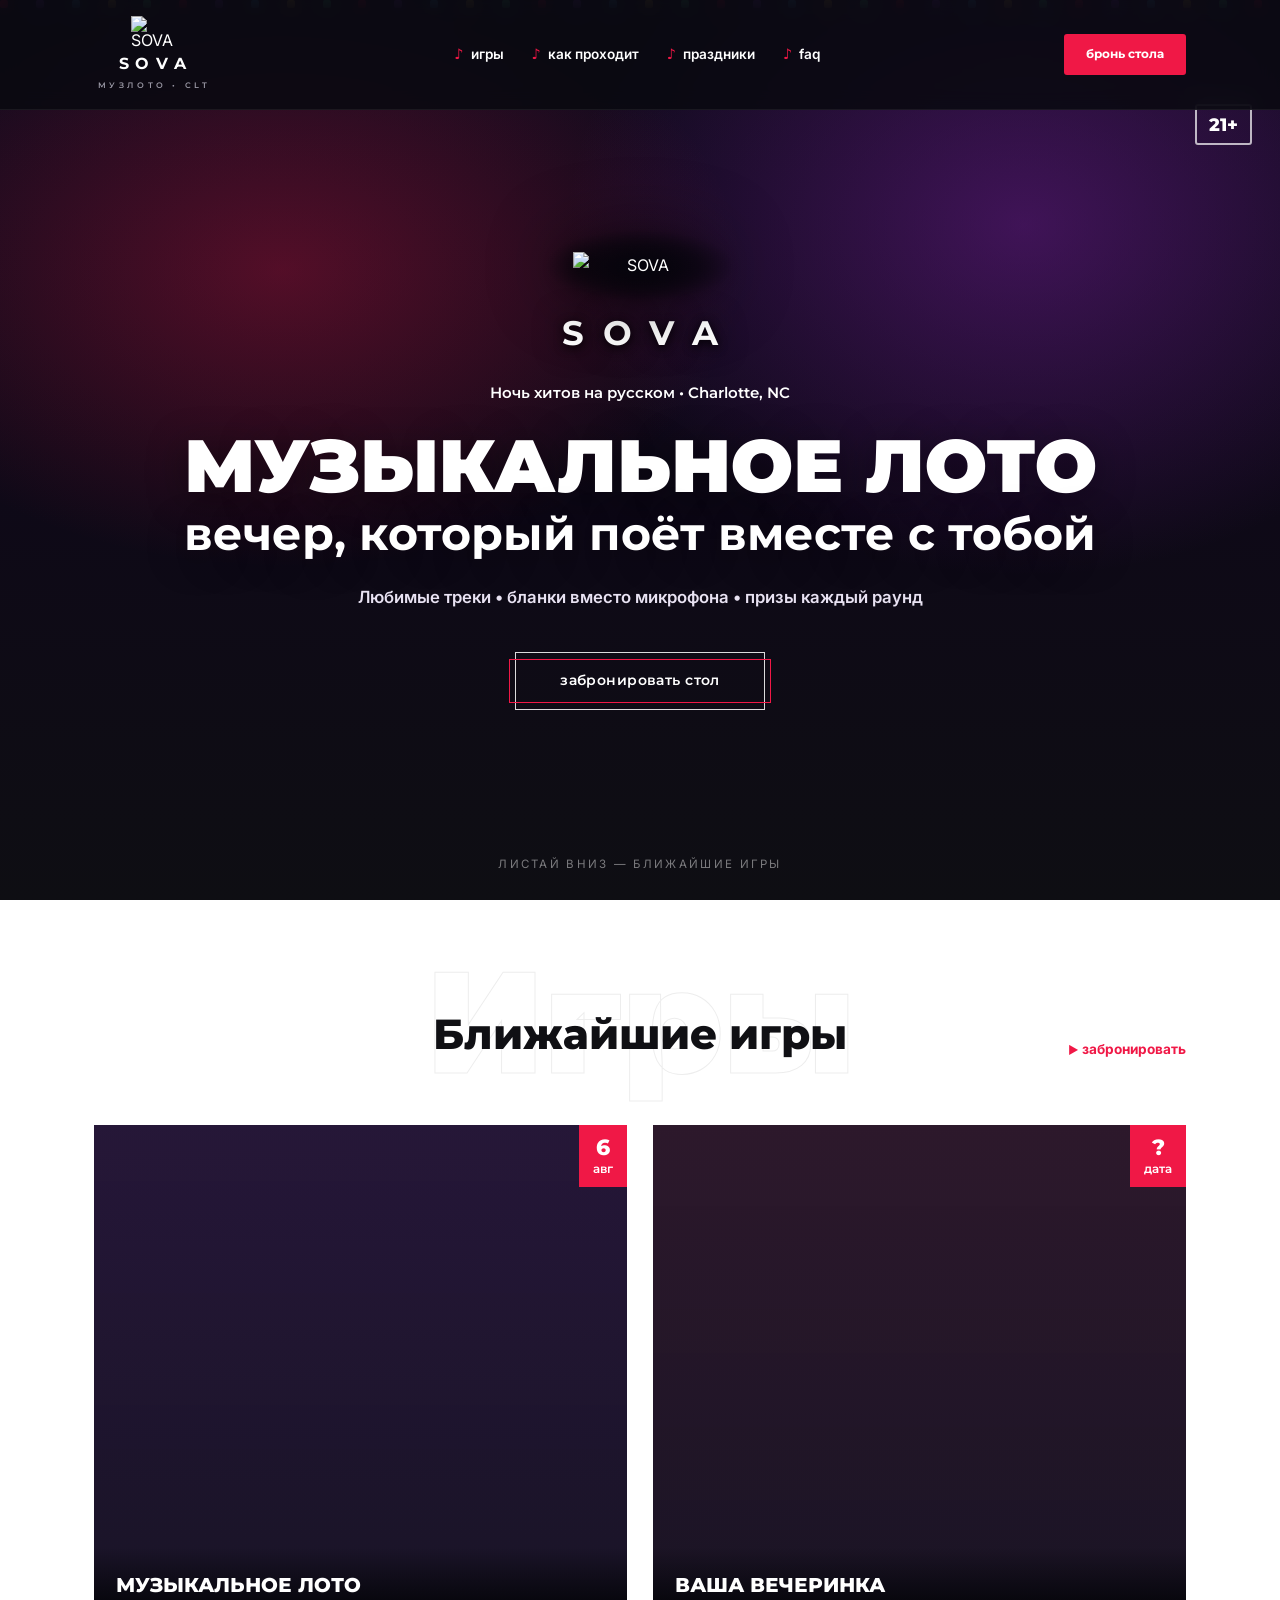
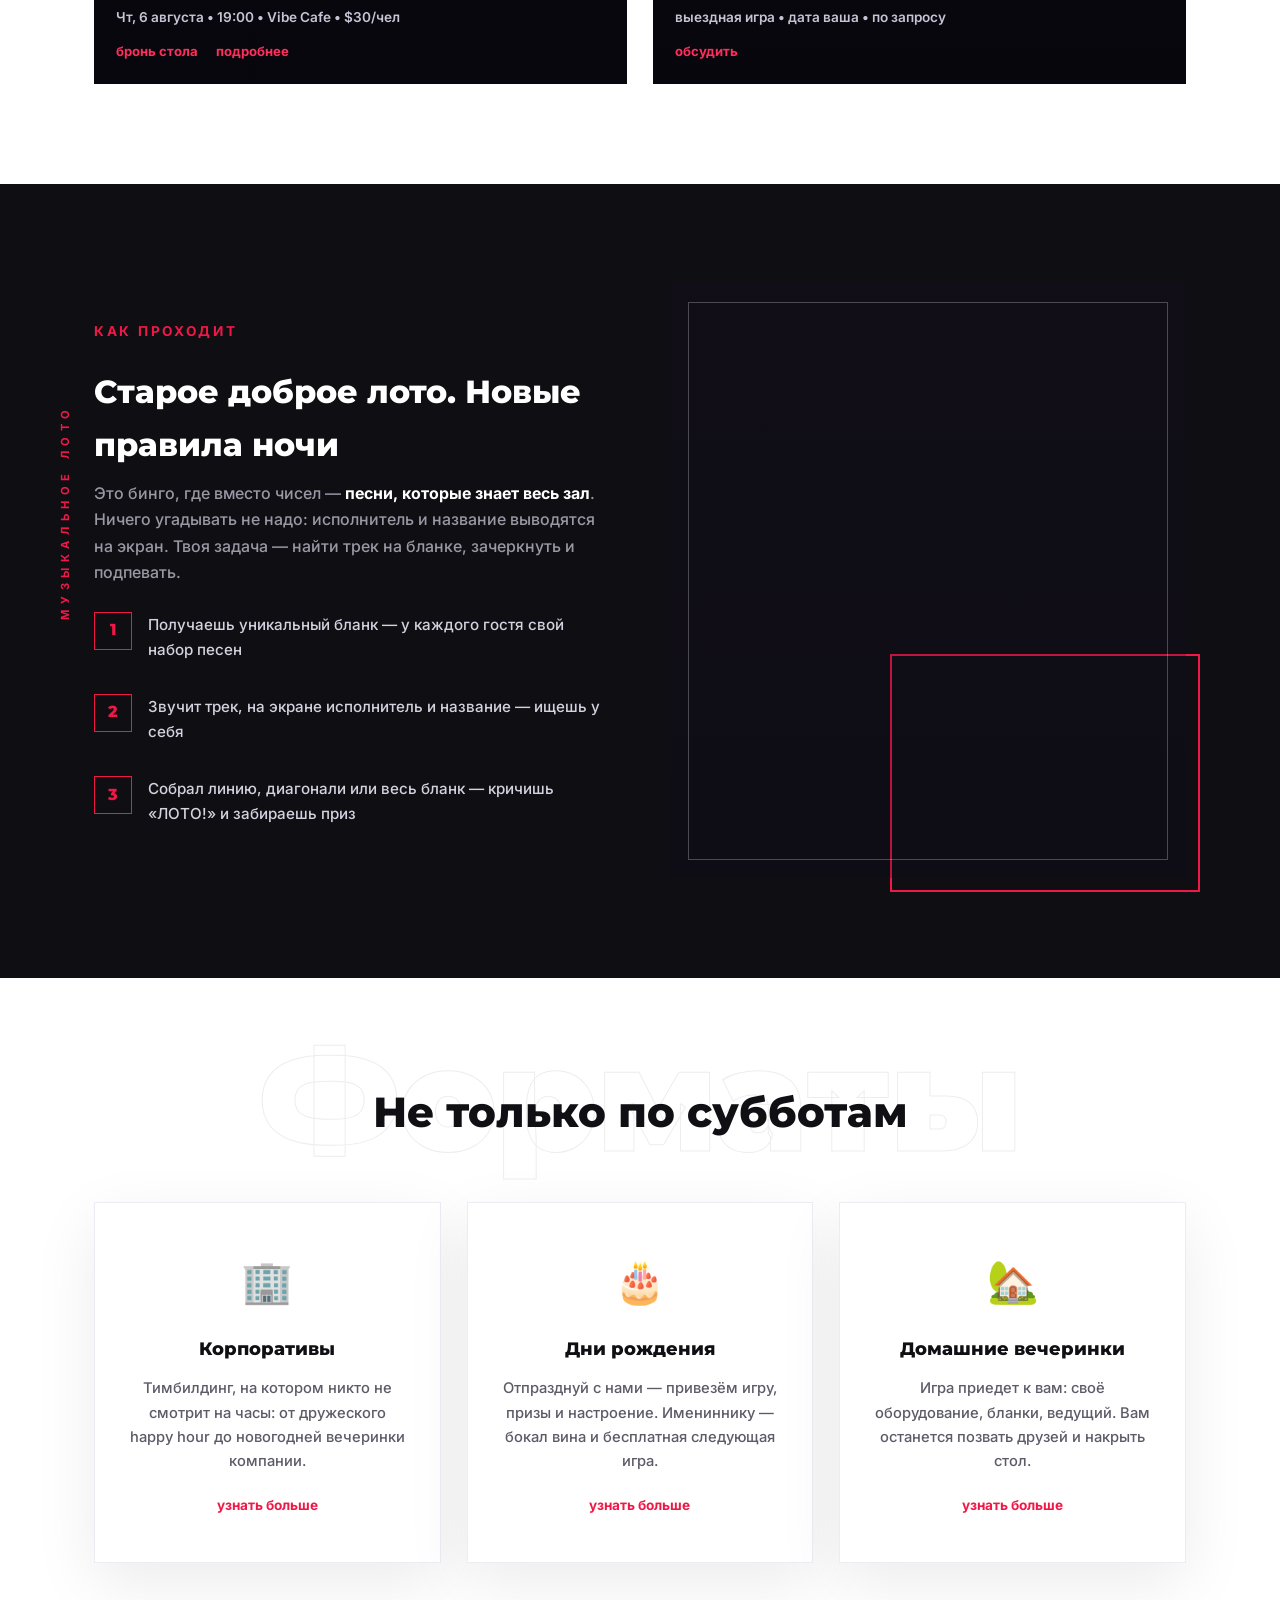
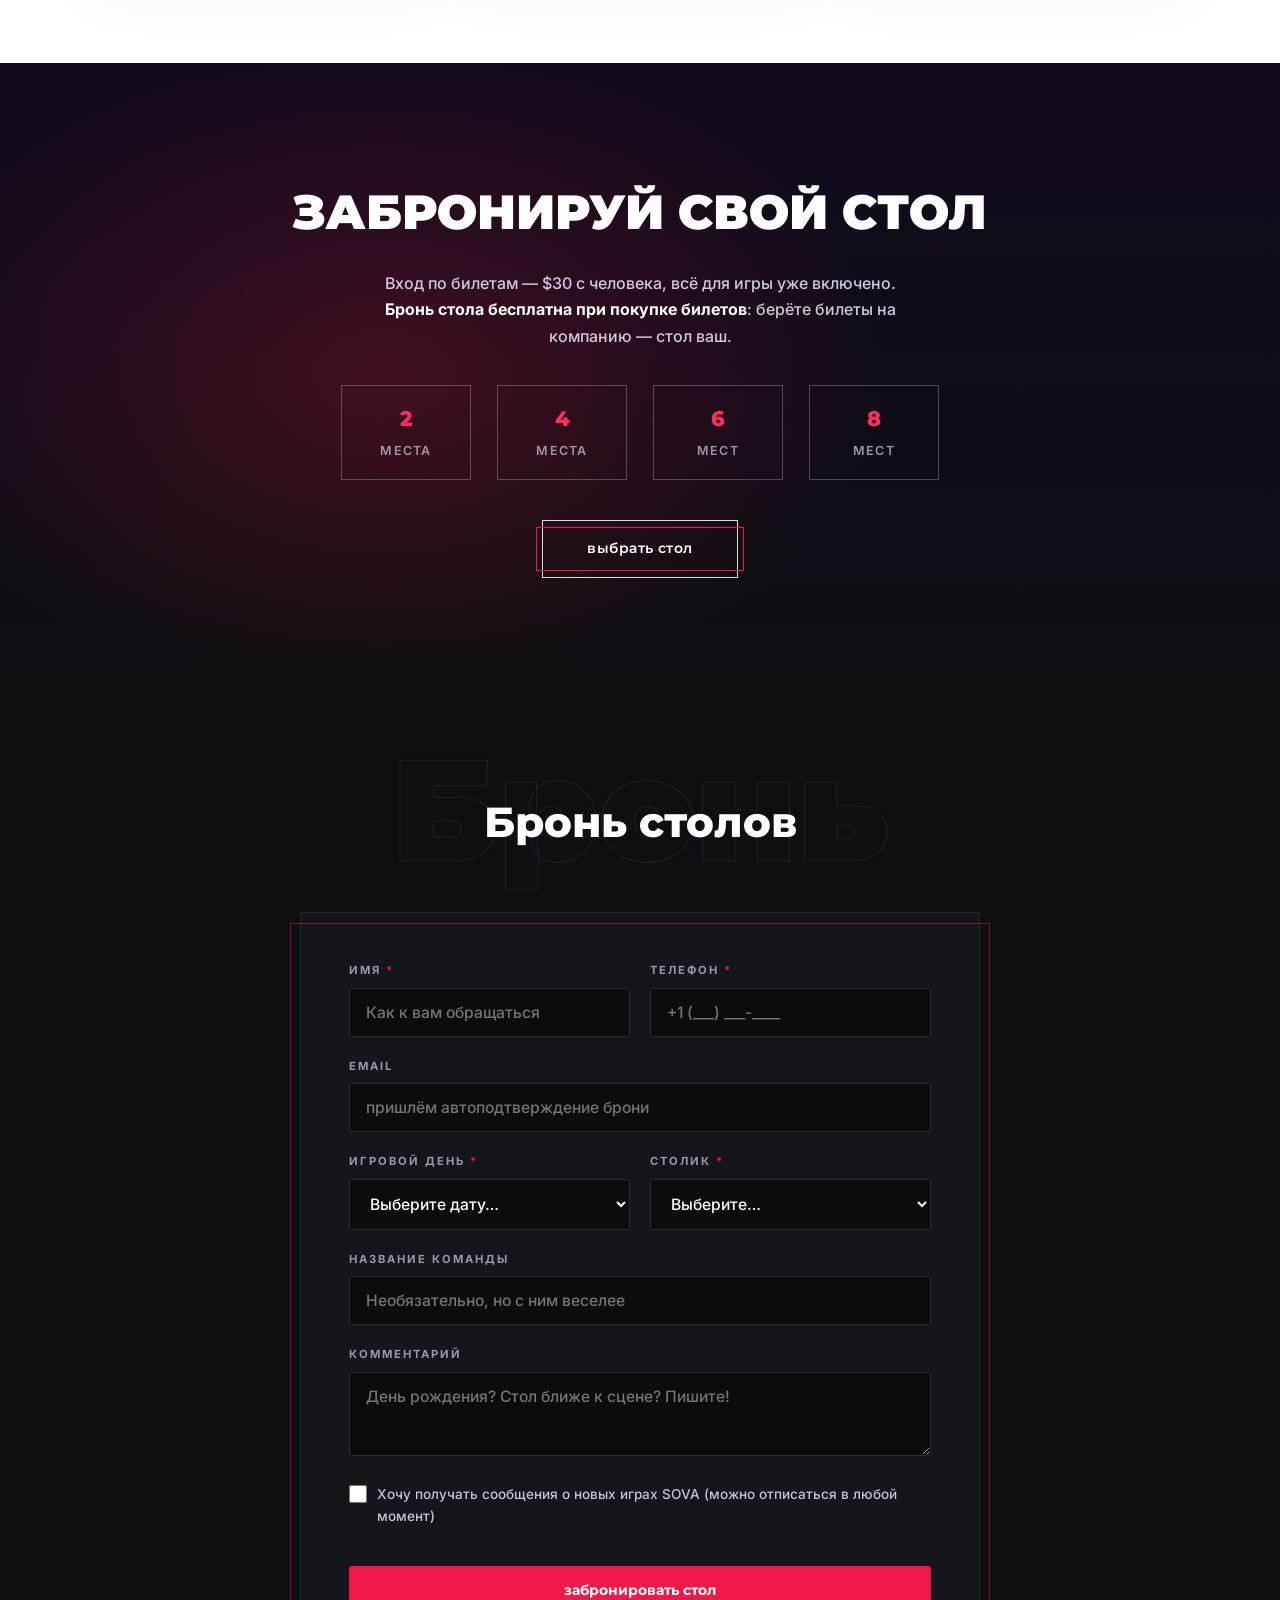
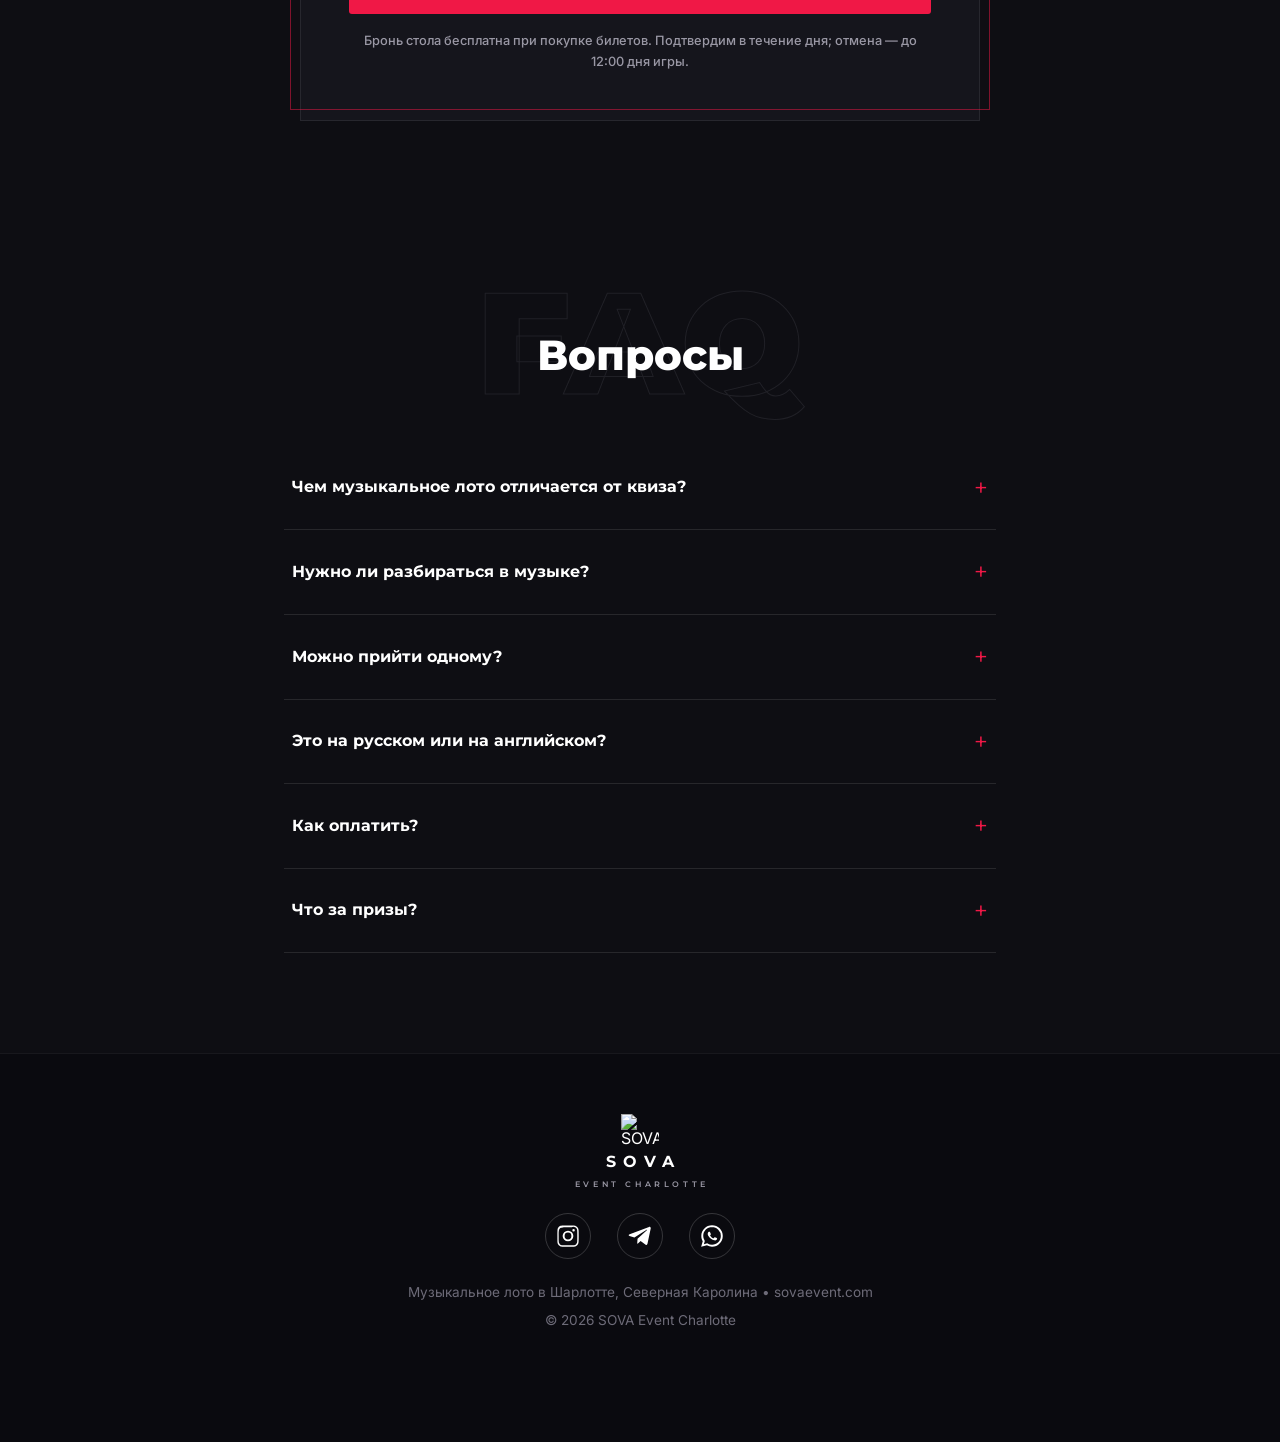
==== commit 00d23811: "Footer: SVG social icons (IG/TG/WA) instead of text; restore Clubio live" ====
--- a/variants/clubio.html
+++ b/variants/clubio.html
@@ -273,7 +273,8 @@
   /* ============ FOOTER ============ */
   footer{background:#0a0a0f;border-top:1px solid rgba(255,255,255,.06);padding:60px 0 110px;text-align:center}
   footer .soc{display:flex;gap:26px;justify-content:center;margin:22px 0}
-  footer .soc a{color:#fff;text-decoration:none;font-weight:600;font-size:.9rem;transition:color .2s}
+  footer .soc a{color:#fff;text-decoration:none;transition:color .2s,transform .2s;display:inline-flex;width:46px;height:46px;align-items:center;justify-content:center;border:1px solid rgba(255,255,255,.18);border-radius:50%}
+  footer .soc a:hover{transform:translateY(-3px)}
   footer .soc a:hover{color:var(--accent-h)}
   footer p{color:var(--gray-d);font-size:.85rem}
 
@@ -532,9 +533,9 @@
       <span class="tx">SOVA<span>Event Charlotte</span></span>
     </a>
     <div class="soc">
-      <a href="#" class="js-soc-instagram" rel="noopener">Instagram</a>
-      <a href="#" class="js-soc-telegram" rel="noopener">Telegram</a>
-      <a href="#" class="js-soc-whatsapp" rel="noopener">WhatsApp</a>
+      <a href="#" class="js-soc-instagram" rel="noopener"><svg viewBox="0 0 24 24" width="26" height="26" fill="currentColor" aria-hidden="true"><path d="M12 2.2c3.2 0 3.6 0 4.9.07 1.2.06 1.8.25 2.2.42.56.22.96.48 1.38.9.42.42.68.82.9 1.38.17.4.36 1 .42 2.2.06 1.3.07 1.7.07 4.9s0 3.6-.07 4.9c-.06 1.2-.25 1.8-.42 2.2-.22.56-.48.96-.9 1.38-.42.42-.82.68-1.38.9-.4.17-1 .36-2.2.42-1.3.06-1.7.07-4.9.07s-3.6 0-4.9-.07c-1.2-.06-1.8-.25-2.2-.42a3.7 3.7 0 0 1-1.38-.9 3.7 3.7 0 0 1-.9-1.38c-.17-.4-.36-1-.42-2.2C2.2 15.6 2.2 15.2 2.2 12s0-3.6.07-4.9c.06-1.2.25-1.8.42-2.2.22-.56.48-.96.9-1.38.42-.42.82-.68 1.38-.9.4-.17 1-.36 2.2-.42C8.4 2.2 8.8 2.2 12 2.2Zm0 1.8c-3.14 0-3.5 0-4.74.07-.9.04-1.38.2-1.7.32-.43.17-.74.37-1.06.7-.32.31-.52.62-.7 1.05-.12.32-.28.8-.32 1.7C3.4 8.5 3.4 8.86 3.4 12s0 3.5.07 4.74c.04.9.2 1.38.32 1.7.17.43.37.74.7 1.06.31.32.62.52 1.05.7.32.12.8.28 1.7.32 1.24.06 1.6.07 4.74.07s3.5 0 4.74-.07c.9-.04 1.38-.2 1.7-.32.43-.17.74-.37 1.06-.7.32-.31.52-.62.7-1.05.12-.32.28-.8.32-1.7.06-1.24.07-1.6.07-4.74s0-3.5-.07-4.74c-.04-.9-.2-1.38-.32-1.7a2.8 2.8 0 0 0-.7-1.06 2.8 2.8 0 0 0-1.05-.7c-.32-.12-.8-.28-1.7-.32C15.5 4 15.14 4 12 4Zm0 3.06a4.94 4.94 0 1 1 0 9.88 4.94 4.94 0 0 1 0-9.88Zm0 1.8a3.14 3.14 0 1 0 0 6.28 3.14 3.14 0 0 0 0-6.28Zm5.15-3.3a1.15 1.15 0 1 1 0 2.3 1.15 1.15 0 0 1 0-2.3Z"/></svg></a>
+      <a href="#" class="js-soc-telegram" rel="noopener"><svg viewBox="0 0 24 24" width="26" height="26" fill="currentColor" aria-hidden="true"><path d="M21.94 4.9 18.9 19.2c-.23 1.02-.83 1.27-1.68.79l-4.64-3.42-2.24 2.16c-.25.25-.46.46-.94.46l.33-4.73 8.6-7.77c.37-.33-.08-.52-.58-.19L6.83 13.4l-4.57-1.43c-1-.31-1.02-1 .2-1.48l17.87-6.9c.83-.3 1.56.2 1.6 1.3Z"/></svg></a>
+      <a href="#" class="js-soc-whatsapp" rel="noopener"><svg viewBox="0 0 24 24" width="26" height="26" fill="currentColor" aria-hidden="true"><path d="M12.04 2C6.58 2 2.13 6.45 2.13 11.9c0 1.75.46 3.45 1.32 4.95L2 22l5.3-1.39a9.9 9.9 0 0 0 4.73 1.2h.01c5.46 0 9.9-4.45 9.9-9.9 0-2.65-1.03-5.14-2.9-7.01A9.82 9.82 0 0 0 12.04 2Zm0 1.8c2.17 0 4.2.84 5.74 2.38a8.05 8.05 0 0 1 2.38 5.73c0 4.48-3.65 8.12-8.13 8.12h-.01a8.1 8.1 0 0 1-4.13-1.13l-.3-.18-3.06.8.82-2.99-.2-.31a8.05 8.05 0 0 1-1.24-4.32c0-4.48 3.65-8.12 8.14-8.12Zm-2.7 4.36c-.14 0-.37.05-.56.26-.19.21-.73.72-.73 1.75s.75 2.03.85 2.17c.11.14 1.47 2.36 3.63 3.22 1.8.72 2.17.58 2.56.54.39-.03 1.26-.51 1.44-1.01.18-.5.18-.93.13-1.02-.05-.09-.19-.14-.4-.25-.21-.11-1.26-.62-1.46-.69-.19-.07-.34-.11-.48.11-.14.21-.55.68-.67.82-.12.14-.25.16-.46.05-.21-.11-.9-.33-1.71-1.06-.63-.56-1.06-1.26-1.18-1.47-.12-.21-.01-.33.09-.44.1-.1.21-.25.32-.38.11-.13.14-.22.21-.37.07-.14.04-.27-.02-.38-.05-.11-.48-1.15-.66-1.57-.17-.41-.35-.35-.48-.36l-.4-.01Z"/></svg></a>
     </div>
     <p>Музыкальное лото в Шарлотте, Северная Каролина &bull; sovaevent.com</p>
     <p style="margin-top:6px">© 2026 SOVA Event Charlotte</p>
@@ -569,6 +570,7 @@
     v=(''+v).trim();
     if(/^https?:\/\//i.test(v)) return v;
     v=v.replace(/^@/,'');
+    if(/^(www\.)?(instagram\.com|instagr\.am|t\.me|telegram\.me|wa\.me|whatsapp\.com|facebook\.com|fb\.com)\//i.test(v)) return 'https://'+v;
     if(kind==='instagram') return 'https://instagram.com/'+v;
     if(kind==='telegram') return 'https://t.me/'+v;
     if(kind==='whatsapp') return 'https://wa.me/'+v.replace(/[^0-9]/g,'');
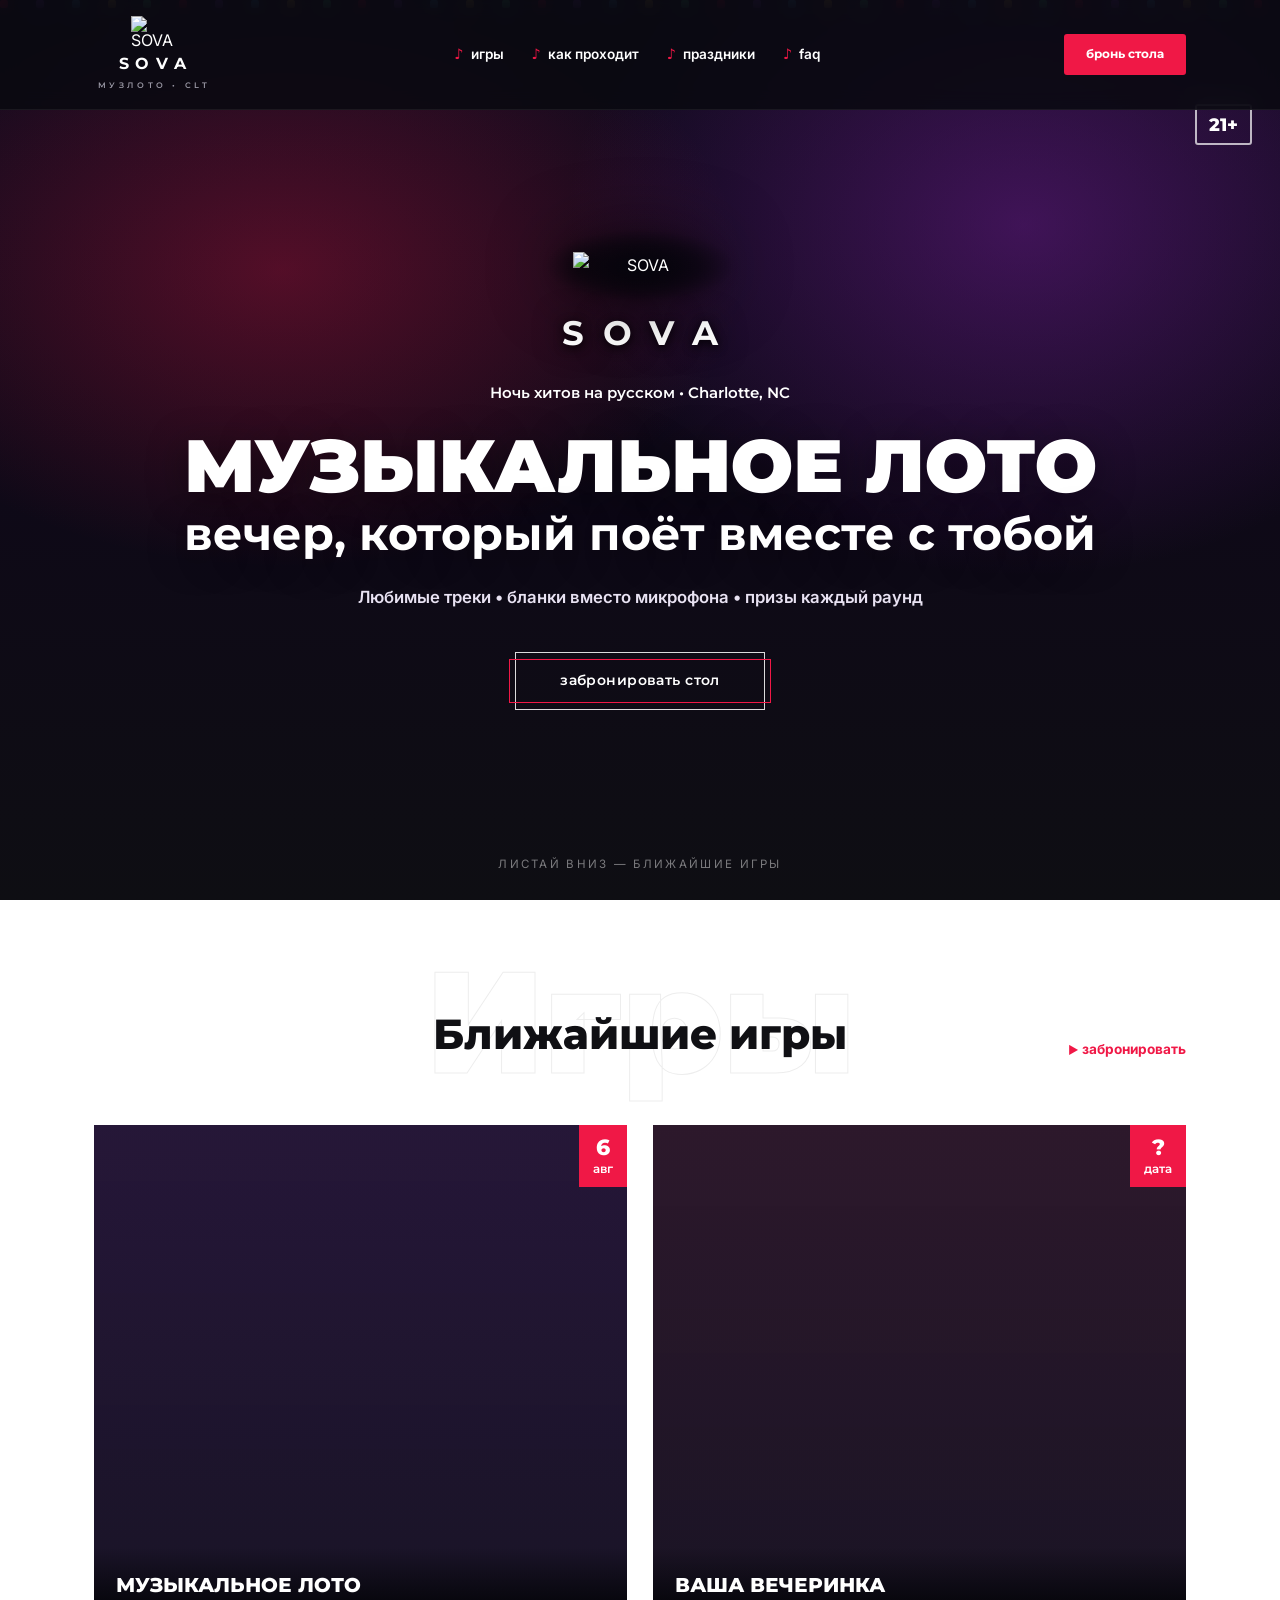
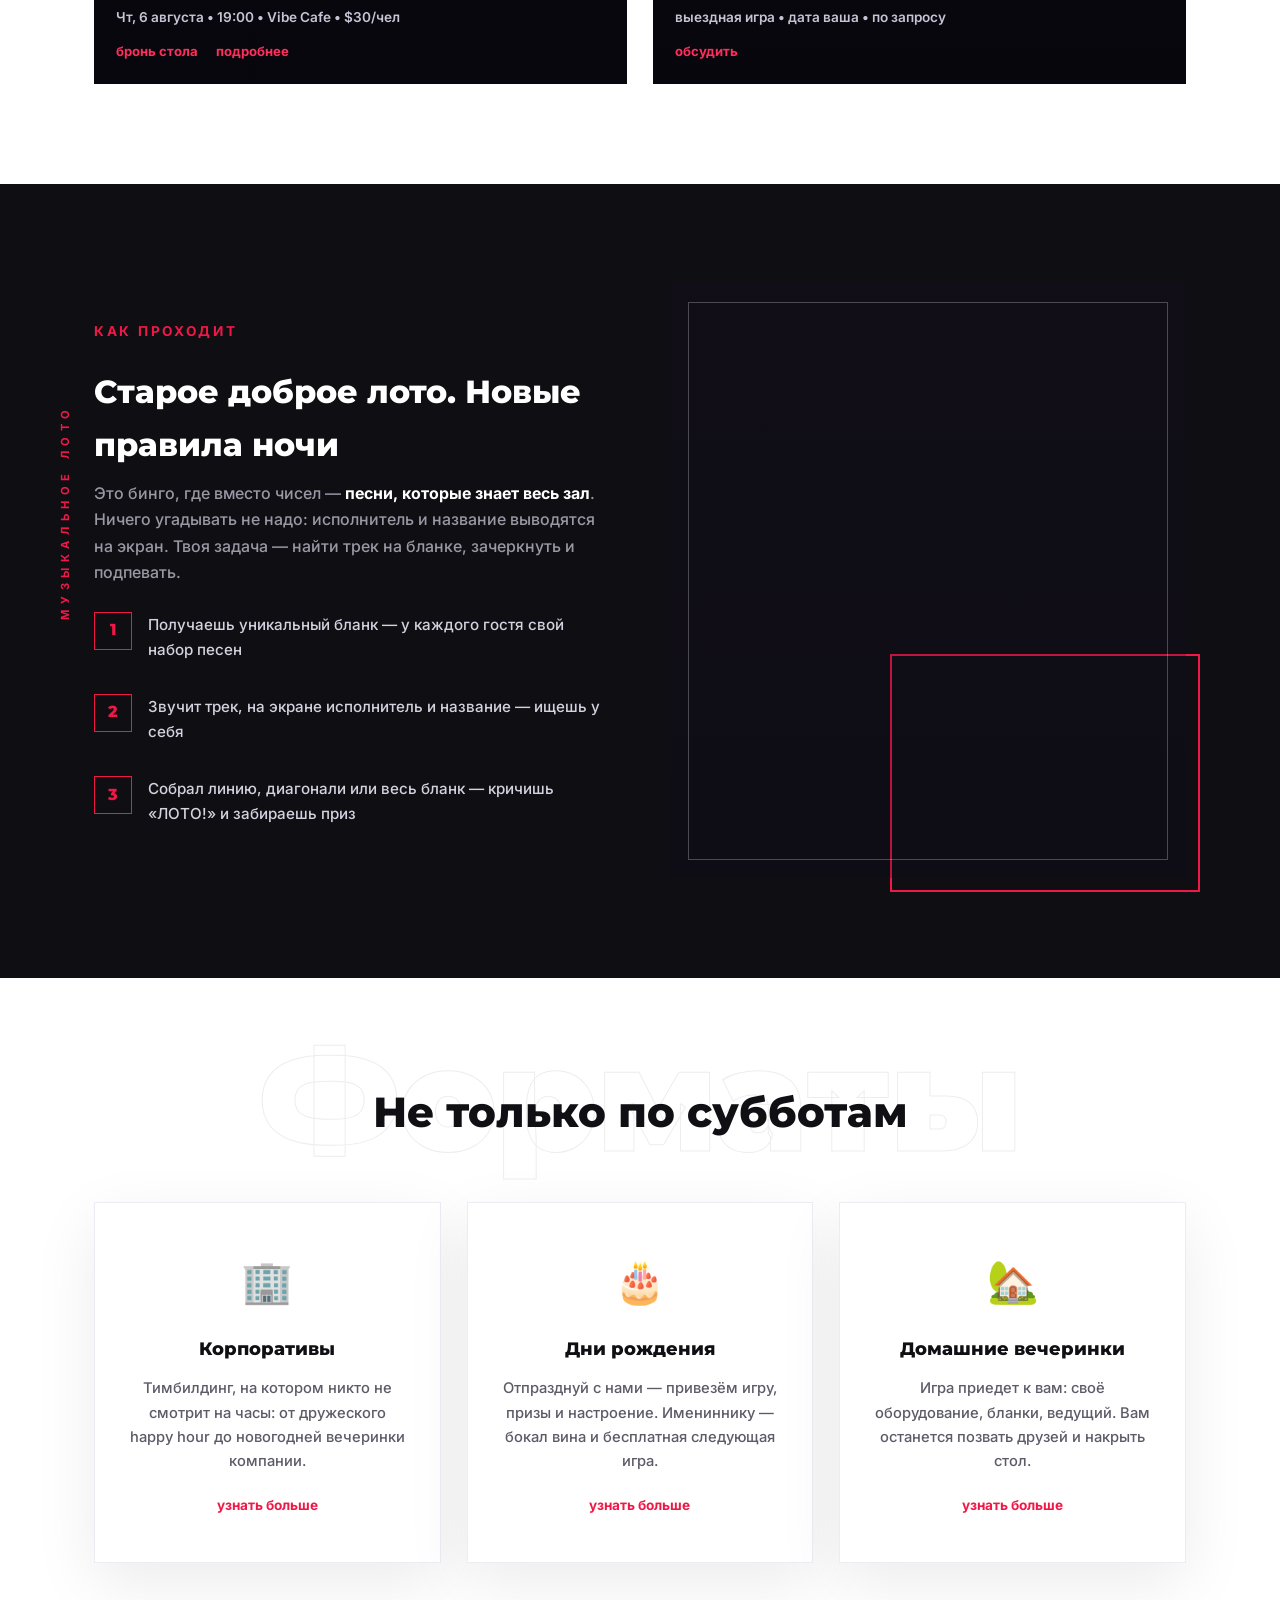
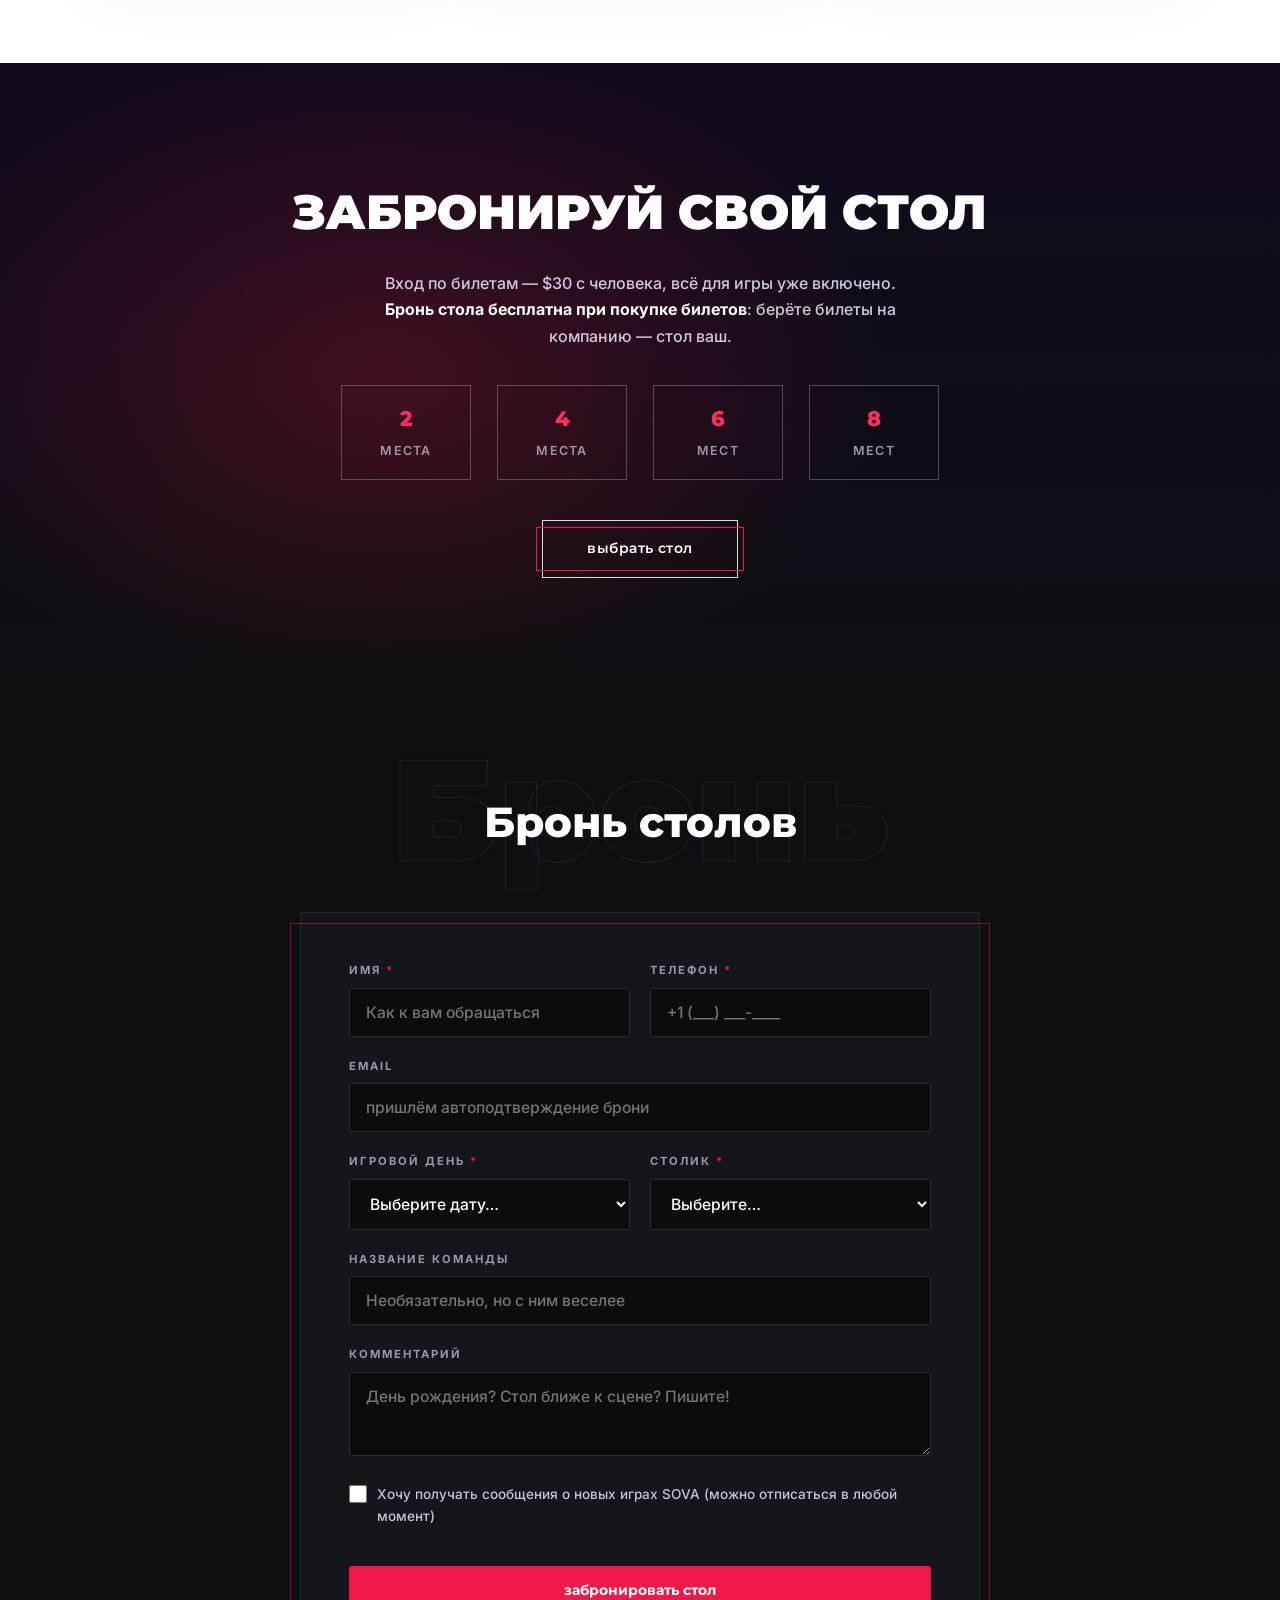
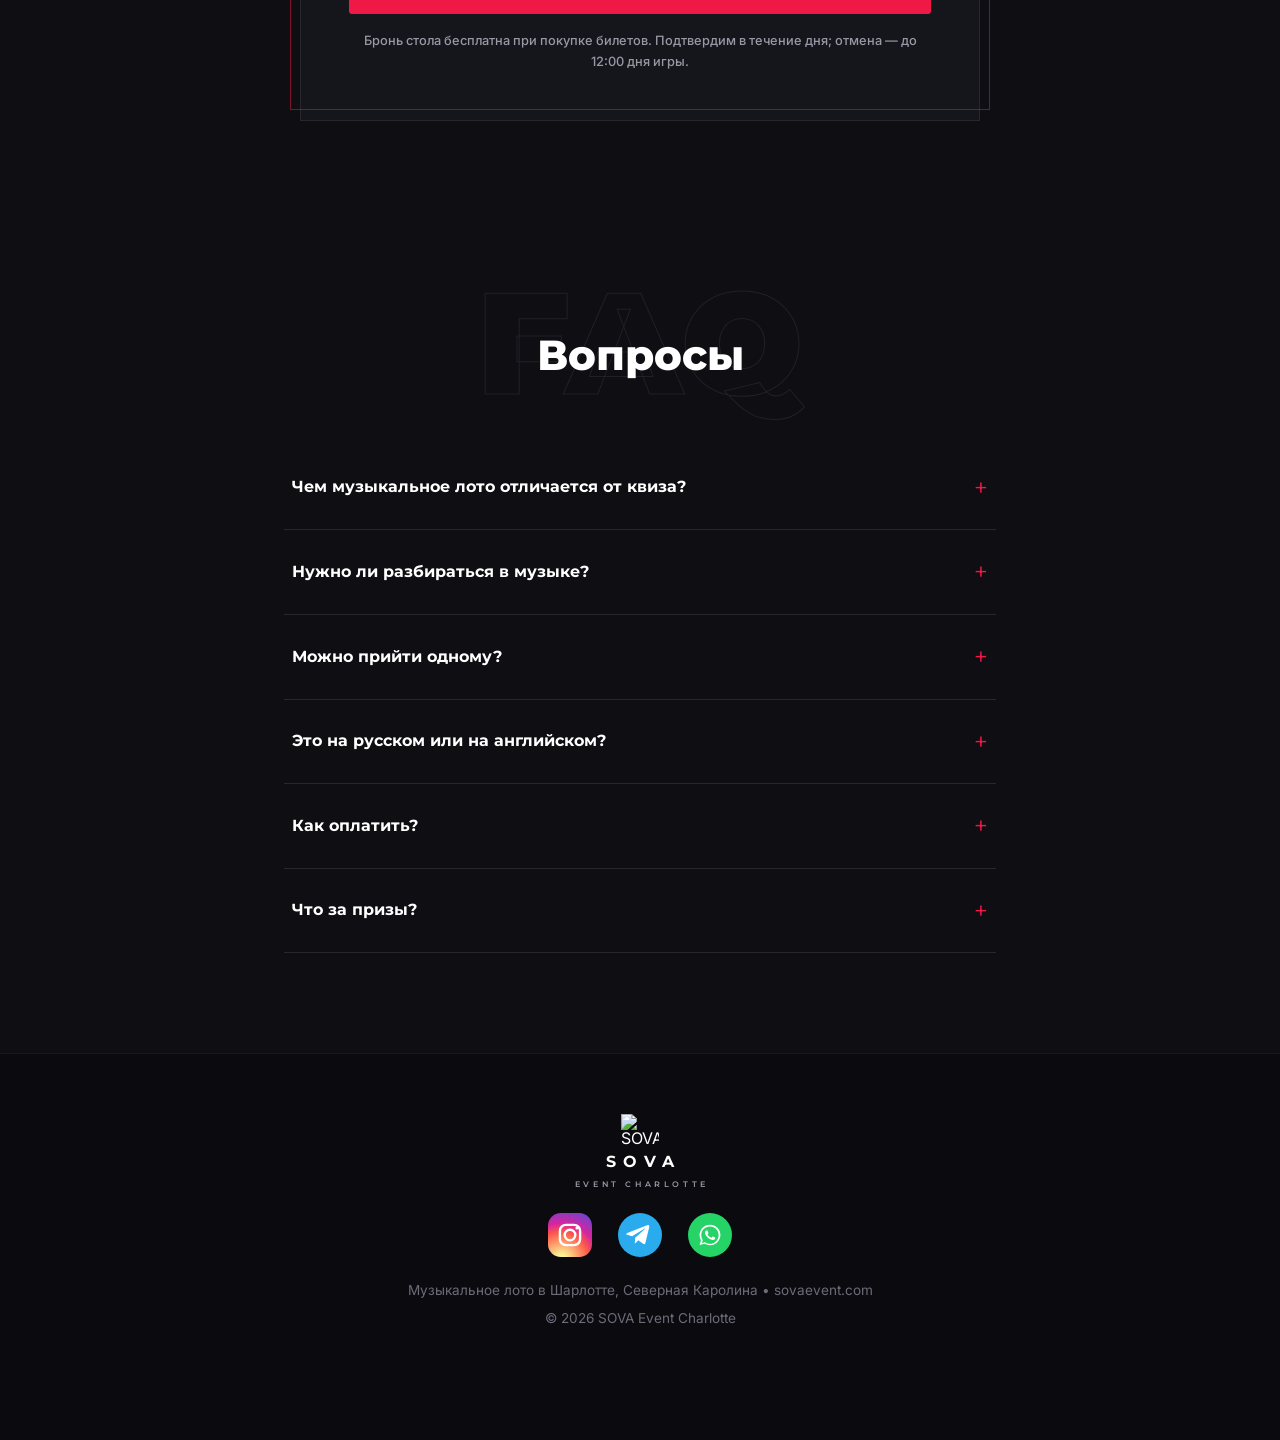
==== commit 8c45de7d: "Footer social icons now colored brand badges (IG gradient, TG blue, WA green)" ====
--- a/variants/clubio.html
+++ b/variants/clubio.html
@@ -273,7 +273,7 @@
   /* ============ FOOTER ============ */
   footer{background:#0a0a0f;border-top:1px solid rgba(255,255,255,.06);padding:60px 0 110px;text-align:center}
   footer .soc{display:flex;gap:26px;justify-content:center;margin:22px 0}
-  footer .soc a{color:#fff;text-decoration:none;transition:color .2s,transform .2s;display:inline-flex;width:46px;height:46px;align-items:center;justify-content:center;border:1px solid rgba(255,255,255,.18);border-radius:50%}
+  footer .soc a{text-decoration:none;transition:transform .2s;display:inline-flex;align-items:center;justify-content:center;line-height:0}
   footer .soc a:hover{transform:translateY(-3px)}
   footer .soc a:hover{color:var(--accent-h)}
   footer p{color:var(--gray-d);font-size:.85rem}
@@ -533,9 +533,9 @@
       <span class="tx">SOVA<span>Event Charlotte</span></span>
     </a>
     <div class="soc">
-      <a href="#" class="js-soc-instagram" rel="noopener"><svg viewBox="0 0 24 24" width="26" height="26" fill="currentColor" aria-hidden="true"><path d="M12 2.2c3.2 0 3.6 0 4.9.07 1.2.06 1.8.25 2.2.42.56.22.96.48 1.38.9.42.42.68.82.9 1.38.17.4.36 1 .42 2.2.06 1.3.07 1.7.07 4.9s0 3.6-.07 4.9c-.06 1.2-.25 1.8-.42 2.2-.22.56-.48.96-.9 1.38-.42.42-.82.68-1.38.9-.4.17-1 .36-2.2.42-1.3.06-1.7.07-4.9.07s-3.6 0-4.9-.07c-1.2-.06-1.8-.25-2.2-.42a3.7 3.7 0 0 1-1.38-.9 3.7 3.7 0 0 1-.9-1.38c-.17-.4-.36-1-.42-2.2C2.2 15.6 2.2 15.2 2.2 12s0-3.6.07-4.9c.06-1.2.25-1.8.42-2.2.22-.56.48-.96.9-1.38.42-.42.82-.68 1.38-.9.4-.17 1-.36 2.2-.42C8.4 2.2 8.8 2.2 12 2.2Zm0 1.8c-3.14 0-3.5 0-4.74.07-.9.04-1.38.2-1.7.32-.43.17-.74.37-1.06.7-.32.31-.52.62-.7 1.05-.12.32-.28.8-.32 1.7C3.4 8.5 3.4 8.86 3.4 12s0 3.5.07 4.74c.04.9.2 1.38.32 1.7.17.43.37.74.7 1.06.31.32.62.52 1.05.7.32.12.8.28 1.7.32 1.24.06 1.6.07 4.74.07s3.5 0 4.74-.07c.9-.04 1.38-.2 1.7-.32.43-.17.74-.37 1.06-.7.32-.31.52-.62.7-1.05.12-.32.28-.8.32-1.7.06-1.24.07-1.6.07-4.74s0-3.5-.07-4.74c-.04-.9-.2-1.38-.32-1.7a2.8 2.8 0 0 0-.7-1.06 2.8 2.8 0 0 0-1.05-.7c-.32-.12-.8-.28-1.7-.32C15.5 4 15.14 4 12 4Zm0 3.06a4.94 4.94 0 1 1 0 9.88 4.94 4.94 0 0 1 0-9.88Zm0 1.8a3.14 3.14 0 1 0 0 6.28 3.14 3.14 0 0 0 0-6.28Zm5.15-3.3a1.15 1.15 0 1 1 0 2.3 1.15 1.15 0 0 1 0-2.3Z"/></svg></a>
-      <a href="#" class="js-soc-telegram" rel="noopener"><svg viewBox="0 0 24 24" width="26" height="26" fill="currentColor" aria-hidden="true"><path d="M21.94 4.9 18.9 19.2c-.23 1.02-.83 1.27-1.68.79l-4.64-3.42-2.24 2.16c-.25.25-.46.46-.94.46l.33-4.73 8.6-7.77c.37-.33-.08-.52-.58-.19L6.83 13.4l-4.57-1.43c-1-.31-1.02-1 .2-1.48l17.87-6.9c.83-.3 1.56.2 1.6 1.3Z"/></svg></a>
-      <a href="#" class="js-soc-whatsapp" rel="noopener"><svg viewBox="0 0 24 24" width="26" height="26" fill="currentColor" aria-hidden="true"><path d="M12.04 2C6.58 2 2.13 6.45 2.13 11.9c0 1.75.46 3.45 1.32 4.95L2 22l5.3-1.39a9.9 9.9 0 0 0 4.73 1.2h.01c5.46 0 9.9-4.45 9.9-9.9 0-2.65-1.03-5.14-2.9-7.01A9.82 9.82 0 0 0 12.04 2Zm0 1.8c2.17 0 4.2.84 5.74 2.38a8.05 8.05 0 0 1 2.38 5.73c0 4.48-3.65 8.12-8.13 8.12h-.01a8.1 8.1 0 0 1-4.13-1.13l-.3-.18-3.06.8.82-2.99-.2-.31a8.05 8.05 0 0 1-1.24-4.32c0-4.48 3.65-8.12 8.14-8.12Zm-2.7 4.36c-.14 0-.37.05-.56.26-.19.21-.73.72-.73 1.75s.75 2.03.85 2.17c.11.14 1.47 2.36 3.63 3.22 1.8.72 2.17.58 2.56.54.39-.03 1.26-.51 1.44-1.01.18-.5.18-.93.13-1.02-.05-.09-.19-.14-.4-.25-.21-.11-1.26-.62-1.46-.69-.19-.07-.34-.11-.48.11-.14.21-.55.68-.67.82-.12.14-.25.16-.46.05-.21-.11-.9-.33-1.71-1.06-.63-.56-1.06-1.26-1.18-1.47-.12-.21-.01-.33.09-.44.1-.1.21-.25.32-.38.11-.13.14-.22.21-.37.07-.14.04-.27-.02-.38-.05-.11-.48-1.15-.66-1.57-.17-.41-.35-.35-.48-.36l-.4-.01Z"/></svg></a>
+      <a href="#" class="js-soc-instagram" rel="noopener"><svg viewBox="0 0 48 48" width="44" height="44" aria-hidden="true"><defs><radialGradient id="igg" cx="30%" cy="107%" r="140%"><stop offset="0" stop-color="#fdf497"/><stop offset=".08" stop-color="#fdf497"/><stop offset=".45" stop-color="#fd5949"/><stop offset=".6" stop-color="#d6249f"/><stop offset="1" stop-color="#285AEB"/></radialGradient></defs><rect width="48" height="48" rx="14" fill="url(#igg)"/><rect x="13" y="13" width="22" height="22" rx="6.5" fill="none" stroke="#fff" stroke-width="2.6"/><circle cx="24" cy="24" r="5.8" fill="none" stroke="#fff" stroke-width="2.6"/><circle cx="31.6" cy="16.4" r="1.7" fill="#fff"/></svg></a>
+      <a href="#" class="js-soc-telegram" rel="noopener"><svg viewBox="0 0 48 48" width="44" height="44" aria-hidden="true"><circle cx="24" cy="24" r="24" fill="#2AABEE"/><path fill="#fff" d="M34.1 15.3 29.8 33c-.3 1.2-1 1.5-2 .9l-5.6-4.1-2.7 2.6c-.3.3-.6.6-1.2.6l.4-5.9 10.7-9.7c.5-.4-.1-.6-.7-.3l-13.2 8.3-5.7-1.8c-1.2-.4-1.3-1.2.3-1.8l22.3-8.6c1-.4 1.9.2 1.6 1.7Z"/></svg></a>
+      <a href="#" class="js-soc-whatsapp" rel="noopener"><svg viewBox="0 0 48 48" width="44" height="44" aria-hidden="true"><circle cx="24" cy="24" r="24" fill="#25D366"/><path fill="#fff" d="M24 12.7c-6.3 0-11.4 5.1-11.4 11.4 0 2 .5 3.9 1.5 5.6L12.6 35l5.5-1.4a11.4 11.4 0 0 0 5.9 1.6c6.3 0 11.4-5.1 11.4-11.4S30.3 12.7 24 12.7Zm0 20.8c-1.8 0-3.6-.5-5.1-1.4l-.4-.2-3.3.9.9-3.2-.2-.4a9.4 9.4 0 0 1-1.4-5c0-5.2 4.2-9.4 9.5-9.4 5.2 0 9.4 4.2 9.4 9.5 0 5.2-4.2 9.4-9.4 9.4Zm5.2-7c-.3-.15-1.7-.83-1.9-.92-.26-.1-.44-.14-.62.14-.18.28-.72.92-.88 1.1-.16.18-.32.2-.6.07-1.65-.83-2.73-1.48-3.82-3.35-.29-.5.29-.46.83-1.54.09-.18.05-.34-.02-.48-.07-.14-.62-1.5-.85-2.05-.22-.53-.45-.46-.62-.47l-.53-.01c-.18 0-.48.07-.73.34-.25.28-.96.94-.96 2.3s.98 2.66 1.12 2.85c.14.18 1.94 2.96 4.7 4.15 1.75.76 2.44.82 3.32.69.53-.08 1.63-.67 1.86-1.31.23-.65.23-1.2.16-1.31-.07-.11-.25-.18-.53-.32Z"/></svg></a>
     </div>
     <p>Музыкальное лото в Шарлотте, Северная Каролина &bull; sovaevent.com</p>
     <p style="margin-top:6px">© 2026 SOVA Event Charlotte</p>
